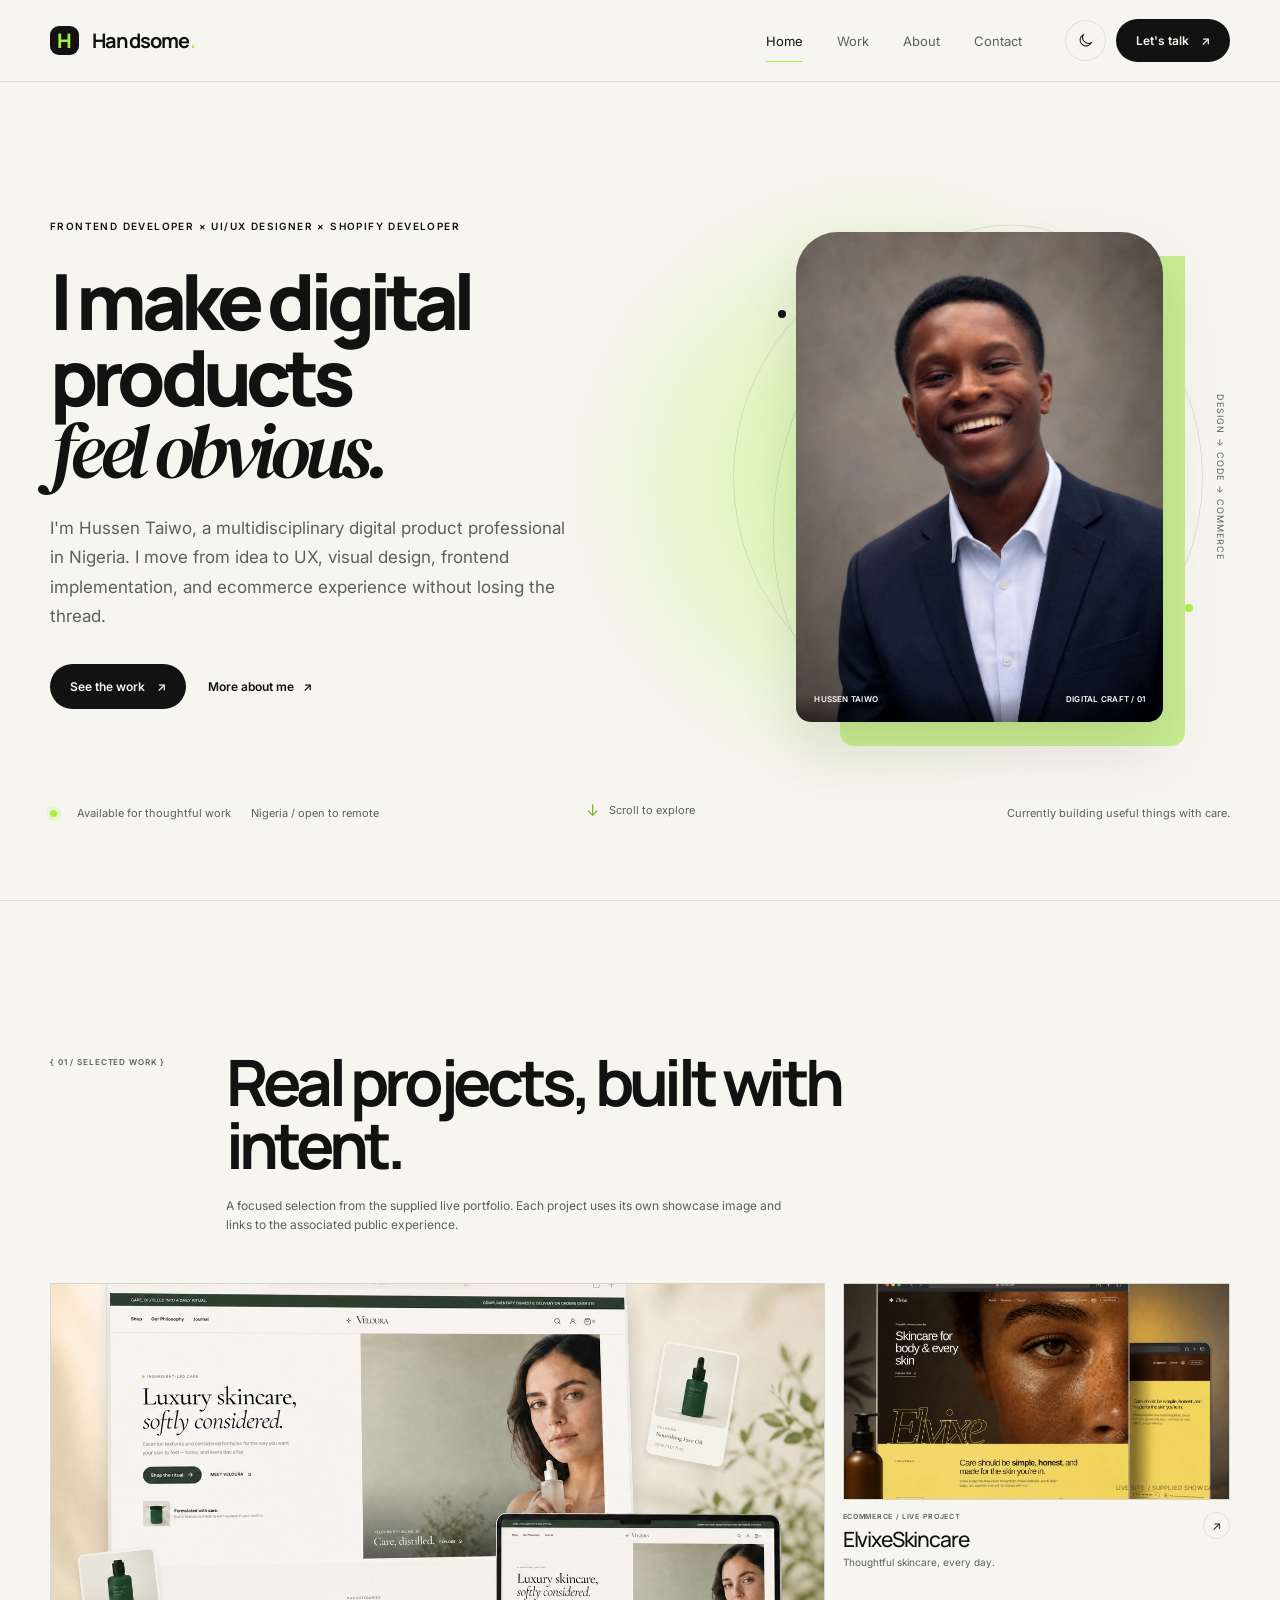
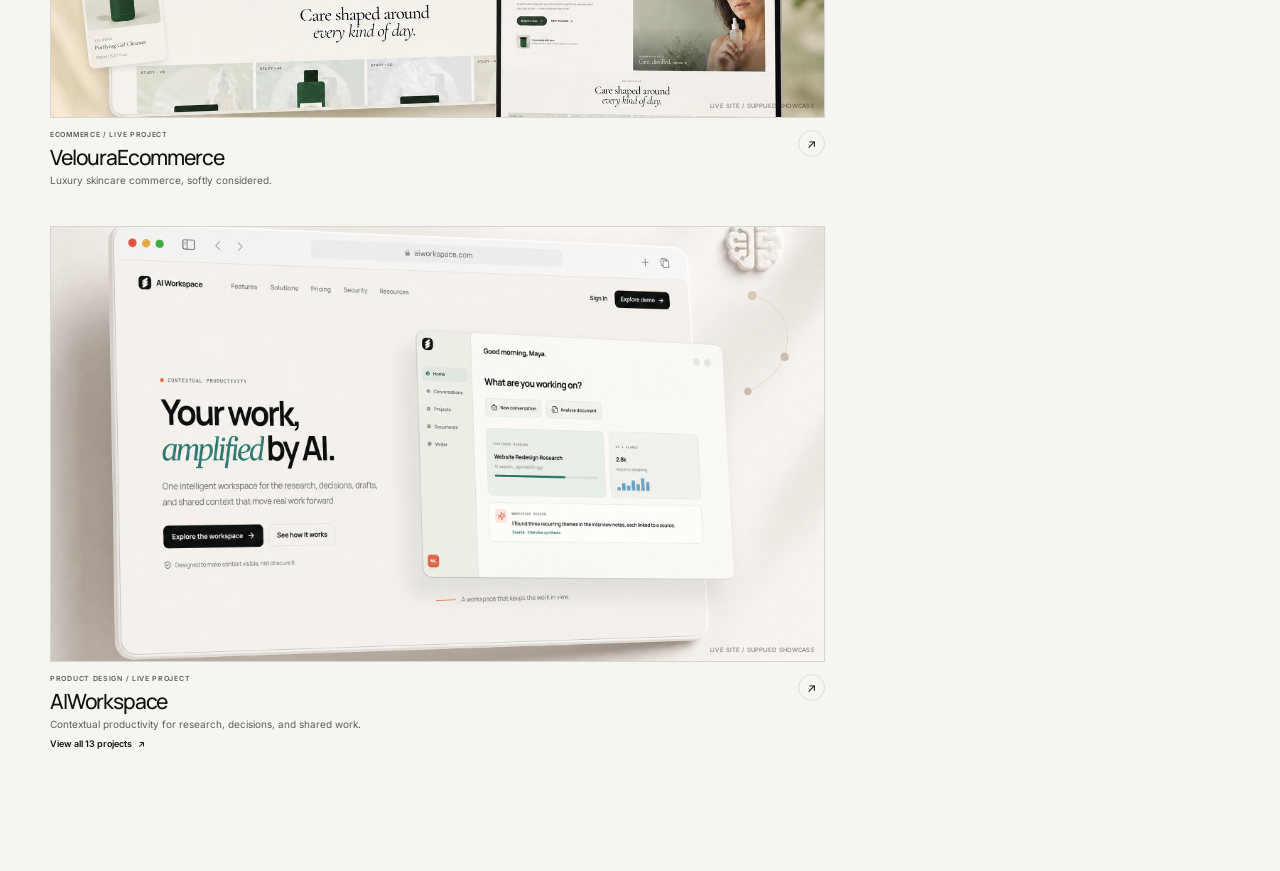
==== index.html @ ae91650b "Created Nav Hero Work" ====
<!doctype html>
<html lang="en" data-theme="light">
  <head>
    <meta charset="UTF-8" />

    <meta name="viewport" content="width=device-width, initial-scale=1.0" />

    <meta
      name="description"
      content="Hussen Taiwo — UI/UX Designer, Frontend Developer and Shopify Developer."
    />

    <meta name="theme-color" content="#f7f5ef" />

    <title>Handsome. — Hussen Taiwo</title>

    <!-- Google Fonts -->
    <link rel="preconnect" href="https://fonts.googleapis.com" />
    <link rel="preconnect" href="https://fonts.gstatic.com" crossorigin />

    <link
      href="https://fonts.googleapis.com/css2?family=DM+Serif+Display:ital@0;1&family=Inter:wght@400;500;600&family=Manrope:wght@400;500;600;700;800&display=swap"
      rel="stylesheet"
    />

    <link rel="stylesheet" href="css/style.css" />
    <script src="js/script.js" defer></script>
  </head>

  <body>
    <!-- Accessibility -->
    <a class="skip-link" href="#main-content"> Skip to content </a>

    <!-- =========================
       HEADER
  ========================== -->
    <header class="site-header">
      <div class="container nav-shell">
        <!-- Logo -->
        <a class="brand" href="/" aria-label="Handsome. home">
          <span class="brand-mark" aria-hidden="true"> H </span>

          <span class="brand-name"> Handsome<span>.</span> </span>
        </a>

        <!-- Desktop Navigation -->
        <nav class="desktop-nav" aria-label="Primary navigation">
          <a class="nav-link is-active" href="/"> Home </a>

          <a class="nav-link" href="/work.html"> Work </a>

          <a class="nav-link" href="/about.html"> About </a>

          <a class="nav-link" href="/contact.html"> Contact </a>
        </nav>

        <!-- Header Actions -->
        <div class="nav-actions">
          <!-- Theme Toggle -->
          <button
            class="theme-toggle"
            type="button"
            aria-label="Switch to dark mode"
            aria-pressed="false"
          >
            <!-- Moon -->
            <svg
              class="theme-icon theme-icon-moon"
              viewBox="0 0 24 24"
              aria-hidden="true"
            >
              <path
                d="M20.2 15.1A8.4 8.4 0 0 1 8.9 3.8a8.4 8.4 0 1 0 11.3 11.3Z"
              />
            </svg>

            <!-- Sun -->
            <svg
              class="theme-icon theme-icon-sun"
              viewBox="0 0 24 24"
              aria-hidden="true"
            >
              <circle cx="12" cy="12" r="3.2" />
              <path
                d="M12 2v2.1M12 19.9V22M4.93 4.93l1.49 1.49M17.58 17.58l1.49 1.49M2 12h2.1M19.9 12H22M4.93 19.07l1.49-1.49M17.58 6.42l1.49-1.49"
              />
            </svg>
          </button>

          <!-- Let's Talk -->
          <a class="talk-button" href="/contact.html">
            <span>Let's talk</span>
            <span aria-hidden="true">↗</span>
          </a>

          <!-- Mobile Menu Button -->
          <button
            class="menu-toggle"
            type="button"
            aria-label="Open navigation menu"
            aria-expanded="false"
            aria-controls="mobile-menu"
          >
            <span></span>
            <span></span>
          </button>
        </div>
      </div>
    </header>

    <!-- =========================
       MOBILE MENU
  ========================== -->

    <div class="mobile-menu" id="mobile-menu" aria-hidden="true">
      <div class="mobile-menu-inner">
        <div class="mobile-menu-top">
          <span> FOLIO / NAVIGATION </span>

          <button
            class="menu-close"
            type="button"
            aria-label="Close navigation menu"
          >
            <svg viewBox="0 0 24 24" aria-hidden="true">
              <path d="M6 6l12 12M18 6 6 18" />
            </svg>
          </button>
        </div>

        <nav class="mobile-nav" aria-label="Mobile navigation">
          <a class="mobile-nav-link is-active" href="/">
            <span class="mobile-index">01</span>
            <span>Home</span>
          </a>

          <a class="mobile-nav-link" href="/work.html">
            <span class="mobile-index">02</span>
            <span>Work</span>
          </a>

          <a class="mobile-nav-link" href="/about.html">
            <span class="mobile-index">03</span>
            <span>About</span>
          </a>

          <a class="mobile-nav-link" href="/contact.html">
            <span class="mobile-index">04</span>
            <span>Contact</span>
          </a>
        </nav>

        <div class="mobile-menu-footer">
          <span>Nigeria</span>

          <a href="mailto:devhandsome10@gmail.com"> devhandsome10@gmail.com </a>
        </div>
      </div>
    </div>

    <!-- =========================
       MAIN
  ========================== -->

    <main id="main-content">
      <section class="hero" aria-labelledby="hero-title">
        <!-- Background Glow -->
        <div class="hero-glow" aria-hidden="true"></div>

        <div class="container hero-grid">
          <!-- =====================
             HERO COPY
        ====================== -->

          <div class="hero-copy">
            <p class="eyebrow">
              FRONTEND DEVELOPER × UI/UX DESIGNER × SHOPIFY DEVELOPER
            </p>

            <h1 id="hero-title">
              I make digital
              <br />

              products
              <br />

              <em>feel obvious.</em>
            </h1>

            <p class="hero-description">
              I'm Hussen Taiwo, a multidisciplinary digital product professional
              in Nigeria. I move from idea to UX, visual design, frontend
              implementation, and ecommerce experience without losing the
              thread.
            </p>

            <div class="hero-actions">
              <a class="primary-button" href="/work.html">
                <span>See the work</span>
                <span aria-hidden="true">↗</span>
              </a>

              <a class="text-link" href="/about.html">
                <span>More about me</span>
                <span aria-hidden="true">↗</span>
              </a>
            </div>
          </div>

          <!-- =====================
             HERO VISUAL
        ====================== -->

          <div class="hero-visual" aria-label="Portrait of Hussen Taiwo">
            <!-- Orbit -->
            <div class="orbit orbit-one" aria-hidden="true"></div>

            <div class="orbit orbit-two" aria-hidden="true"></div>

            <!-- Orbit dots -->
            <span class="orbit-dot orbit-dot-one" aria-hidden="true"></span>

            <span class="orbit-dot orbit-dot-two" aria-hidden="true"></span>

            <!-- Portrait Card -->
            <div class="hero-card">
              <div class="hero-card-image">
                <img
                  src="assets/images/hussen-portrait.png"
                  alt="Hussen Taiwo wearing a dark suit and white shirt"
                />

                <div class="hero-card-meta">
                  <span> HUSSEN TAIWO </span>

                  <span> DIGITAL CRAFT / 01 </span>
                </div>
              </div>

              <!-- Green offset card -->
              <div class="hero-card-offset" aria-hidden="true"></div>
            </div>

            <!-- Vertical text -->
            <p class="visual-label" aria-hidden="true">
              DESIGN → CODE → COMMERCE
            </p>
          </div>
        </div>

        <!-- =====================
           HERO FOOTER
      ====================== -->

        <div class="container hero-bottom">
          <div class="availability">
            <span class="availability-dot" aria-hidden="true"></span>

            <span> Available for thoughtful work </span>

            <span> Nigeria / open to remote </span>
          </div>

          <p class="scroll-cue">
            <span aria-hidden="true"> ↓ </span>

            <span> Scroll to explore </span>
          </p>

          <p class="hero-note">Currently building useful things with care.</p>
        </div>
      </section>
      <!-- =========================================
     WORK SECTION
========================================= -->

      <section class="work-section" id="work" aria-labelledby="work-title">
        <div class="container work-container">
          <!-- Section introduction -->
          <div class="work-intro work-reveal">
            <p class="section-index">{ 01 / SELECTED WORK }</p>

            <div class="work-intro-content">
              <h2 id="work-title">
                Real projects, built with
                <br />
                intent.
              </h2>

              <p class="work-intro-description">
                A focused selection from the supplied live portfolio. Each
                project uses its own showcase image and links to the associated
                public experience.
              </p>
            </div>
          </div>

          <!-- Project grid -->
          <div class="work-grid">
            <!-- =========================
           VELOURA
      ========================== -->

            <article class="project-card project-card-large work-reveal">
              <a
                class="project-image-link"
                href="https://velourashop-4QQ7WTS.manus.space/"
                target="_blank"
                rel="noopener noreferrer"
                aria-label="View VelouraEcommerce project"
              >
                <div class="project-image">
                  <img
                    src="assets/images/portfolio_2_veloura_nobadge.png"
                    alt="VelouraEcommerce luxury skincare ecommerce website"
                    loading="lazy"
                  />

                  <span class="project-image-note">
                    LIVE SITE / SUPPLIED SHOWCASE
                  </span>
                </div>
              </a>

              <div class="project-info">
                <div class="project-copy">
                  <p class="project-category">ECOMMERCE / LIVE PROJECT</p>

                  <h3>VelouraEcommerce</h3>

                  <p class="project-description">
                    Luxury skincare commerce, softly considered.
                  </p>
                </div>

                <a
                  class="project-arrow"
                  href="https://velourashop-4QQ7WTS.manus.space/"
                  target="_blank"
                  rel="noopener noreferrer"
                  aria-label="Open VelouraEcommerce"
                >
                  <span aria-hidden="true">↗</span>
                </a>
              </div>
            </article>

            <!-- =========================
           ELVIXE
      ========================== -->

            <article class="project-card project-card-small work-reveal">
              <a
                class="project-image-link"
                href="https://elvixesk-in-hyfdqpxh.manus.space/"
                target="_blank"
                rel="noopener noreferrer"
                aria-label="View ElvixeSkincare project"
              >
                <div class="project-image">
                  <img
                    src="assets/images/portfolio_3_elvixe_nobadge.png"
                    alt="ElvixeSkincare ecommerce website"
                    loading="lazy"
                  />

                  <span class="project-image-note">
                    LIVE SITE / SUPPLIED SHOWCASE
                  </span>
                </div>
              </a>

              <div class="project-info">
                <div class="project-copy">
                  <p class="project-category">ECOMMERCE / LIVE PROJECT</p>

                  <h3>ElvixeSkincare</h3>

                  <p class="project-description">
                    Thoughtful skincare, every day.
                  </p>
                </div>

                <a
                  class="project-arrow"
                  href="https://elvixesk-in-hyfdqpxh.manus.space/"
                  target="_blank"
                  rel="noopener noreferrer"
                  aria-label="Open ElvixeSkincare"
                >
                  <span aria-hidden="true">↗</span>
                </a>
              </div>
            </article>

            <!-- =========================
           AI WORKSPACE
      ========================== -->

            <article
              class="project-card project-card-large project-card-ai work-reveal"
            >
              <a
                class="project-image-link"
                href="https://aiworkspa-nzdo48cx.manus.space/"
                target="_blank"
                rel="noopener noreferrer"
                aria-label="View AIWorkspace project"
              >
                <div class="project-image">
                  <img
                    src="assets/images/portfolio_4_aiworkspace.png"
                    alt="AIWorkspace productivity SaaS interface"
                    loading="lazy"
                  />

                  <span class="project-image-note">
                    LIVE SITE / SUPPLIED SHOWCASE
                  </span>
                </div>
              </a>

              <div class="project-info">
                <div class="project-copy">
                  <p class="project-category">PRODUCT DESIGN / LIVE PROJECT</p>

                  <h3>AIWorkspace</h3>

                  <p class="project-description">
                    Contextual productivity for research, decisions, and shared
                    work.
                  </p>

                  <a class="view-all-projects" href="/work.html">
                    <span>View all 13 projects</span>
                    <span aria-hidden="true">↗</span>
                  </a>
                </div>

                <a
                  class="project-arrow"
                  href="https://aiworkspa-nzdo48cx.manus.space/"
                  target="_blank"
                  rel="noopener noreferrer"
                  aria-label="Open AIWorkspace"
                >
                  <span aria-hidden="true">↗</span>
                </a>
              </div>
            </article>
          </div>
        </div>
      </section>
    </main>
  </body>
</html>
---- css/style.css ----
/* =========================================
   ROOT / DESIGN TOKENS
========================================= */

:root {
  --bg: #f7f5ef;
  --surface: #f7f5ef;

  --text: #111211;
  --muted: #59605e;

  --line: rgba(17, 18, 17, 0.1);

  --lime: #a8ee3f;
  --lime-deep: #7db42e;

  --green-glow: rgba(190, 246, 112, 0.64);

  --card-offset: #c8ed91;

  --button-text: #f7f5ef;

  --header-height: 82px;

  --container-width: 1180px;

  --ease: cubic-bezier(0.22, 0.61, 0.36, 1);
}

/* =========================================
   DARK THEME
========================================= */

html[data-theme="dark"] {
  --bg: #111312;
  --surface: #111312;

  --text: #f7f5ef;
  --muted: #b8beb8;

  --line: rgba(247, 245, 239, 0.12);

  --lime: #b4ef43;
  --lime-deep: #75963d;

  --green-glow: rgba(102, 143, 42, 0.52);

  --card-offset: #587a2c;

  --button-text: #111312;
}

/* =========================================
   RESET
========================================= */

*,
*::before,
*::after {
  box-sizing: border-box;
}

html {
  scroll-behavior: smooth;
  background: var(--bg);
}

body {
  margin: 0;

  min-width: 320px;

  background: var(--bg);

  color: var(--text);

  font-family: "Inter", sans-serif;

  text-rendering: optimizeLegibility;

  -webkit-font-smoothing: antialiased;

  transition:
    background-color 0.35s ease,
    color 0.35s ease;
}

body.menu-open {
  overflow: hidden;
}

a,
button {
  -webkit-tap-highlight-color: transparent;
}

a {
  color: inherit;
  text-decoration: none;
}

button {
  border: 0;
  font: inherit;
  color: inherit;
}

button:focus-visible,
a:focus-visible {
  outline: 2px solid var(--lime);

  outline-offset: 4px;
}

img {
  display: block;

  max-width: 100%;
}

/* =========================================
   CONTAINER
========================================= */

.container {
  width: min(calc(100% - 48px), var(--container-width));

  margin-inline: auto;
}

/* =========================================
   SKIP LINK
========================================= */

.skip-link {
  position: fixed;

  z-index: 1000;

  top: 12px;
  left: 12px;

  padding: 10px 14px;

  border-radius: 999px;

  background: var(--text);

  color: var(--bg);

  transform: translateY(-160%);

  transition: transform 0.2s ease;
}

.skip-link:focus {
  transform: translateY(0);
}

/* =========================================
   HEADER
========================================= */

.site-header {
  position: relative;

  z-index: 50;

  height: var(--header-height);

  border-bottom: 1px solid var(--line);

  background: var(--bg);

  transition:
    background-color 0.35s ease,
    border-color 0.35s ease;
}

.nav-shell {
  height: 100%;

  display: flex;

  align-items: center;

  justify-content: space-between;
}

/* =========================================
   BRAND
========================================= */

.brand {
  display: inline-flex;

  align-items: center;

  gap: 13px;

  font-family: "Manrope", sans-serif;

  font-size: 20px;

  font-weight: 700;

  letter-spacing: -0.04em;
}

.brand-mark {
  width: 29px;
  height: 29px;

  display: grid;

  place-items: center;

  border-radius: 9px;

  background: var(--text);

  color: var(--lime);

  font-size: 20px;

  font-weight: 800;

  line-height: 1;

  transition:
    background-color 0.35s ease,
    color 0.35s ease;
}

.brand-name span {
  color: var(--lime);
}

/* =========================================
   DESKTOP NAV
========================================= */

.desktop-nav {
  display: flex;

  align-items: center;

  gap: 34px;

  margin-left: auto;

  margin-right: 43px;

  height: 100%;
}

.nav-link {
  position: relative;

  display: inline-flex;

  align-items: center;

  height: 100%;

  color: var(--muted);

  font-size: 13px;

  transition: color 0.2s ease;
}

.nav-link::after {
  content: "";

  position: absolute;

  right: 0;

  bottom: 19px;

  left: 0;

  height: 1.5px;

  background: var(--lime);

  transform: scaleX(0);

  transform-origin: right center;

  transition: transform 0.35s var(--ease);
}

.nav-link:hover,
.nav-link:focus-visible,
.nav-link.is-active {
  color: var(--text);
}

.nav-link.is-active::after,
.nav-link:hover::after,
.nav-link:focus-visible::after {
  transform: scaleX(1);

  transform-origin: left center;
}

/* =========================================
   NAV ACTIONS
========================================= */

.nav-actions {
  display: flex;

  align-items: center;

  gap: 10px;
}

/* =========================================
   THEME TOGGLE
========================================= */

.theme-toggle {
  width: 41px;
  height: 41px;

  display: grid;

  place-items: center;

  border: 1px solid var(--line);

  border-radius: 50%;

  background: transparent;

  cursor: pointer;

  transition:
    border-color 0.2s ease,
    background-color 0.2s ease,
    transform 0.2s ease;
}

.theme-toggle:hover {
  border-color: var(--lime);

  transform: rotate(12deg);
}

.theme-icon {
  width: 17px;
  height: 17px;

  fill: none;

  stroke: currentColor;

  stroke-width: 1.5;
}

.theme-icon-sun {
  display: none;
}

html[data-theme="dark"] .theme-icon-moon {
  display: none;
}

html[data-theme="dark"] .theme-icon-sun {
  display: block;
}

/* =========================================
   TALK BUTTON
========================================= */

.talk-button,
.primary-button {
  display: inline-flex;

  align-items: center;

  justify-content: center;

  gap: 12px;

  border-radius: 999px;

  background: var(--text);

  color: var(--button-text);

  font-size: 12px;

  font-weight: 600;

  transition:
    background-color 0.25s ease,
    color 0.25s ease,
    transform 0.25s ease;
}

.talk-button {
  min-height: 43px;

  padding: 0 20px;
}

.talk-button:hover,
.primary-button:hover {
  background: var(--lime);

  color: #111211;

  transform: translateY(-1px);
}

/* =========================================
   MOBILE MENU BUTTON
========================================= */

.menu-toggle {
  display: none;
}

/* =========================================
   HERO
========================================= */

.hero {
  position: relative;

  min-height: calc(100svh - var(--header-height));

  overflow: hidden;
}

.hero-glow {
  position: absolute;

  z-index: 0;

  width: 620px;
  height: 620px;

  top: 90px;

  right: 7%;

  border-radius: 50%;

  background: radial-gradient(
    circle,
    var(--green-glow) 0%,
    rgba(190, 246, 112, 0) 70%
  );

  filter: blur(16px);

  pointer-events: none;
}

/* =========================================
   HERO GRID
========================================= */

.hero-grid {
  position: relative;

  z-index: 1;

  min-height: calc(100svh - var(--header-height) - 100px);

  display: grid;

  grid-template-columns:
    minmax(0, 1.08fr)
    minmax(410px, 0.92fr);

  align-items: center;

  column-gap: 40px;

  padding-top: 72px;
}

/* =========================================
   HERO COPY
========================================= */

.hero-copy {
  padding-bottom: 25px;

  animation: hero-copy-in 0.9s var(--ease) both;
}

.eyebrow {
  margin: 0 0 29px;

  color: var(--text);

  font-family: "Inter", sans-serif;

  font-size: 10px;

  font-weight: 600;

  letter-spacing: 0.14em;

  line-height: 1.3;

  text-transform: uppercase;
}

.hero h1 {
  max-width: 650px;

  margin: 0;

  font-family: "Manrope", sans-serif;

  font-size: clamp(70px, 6.05vw, 91px);

  font-weight: 800;

  letter-spacing: -0.075em;

  line-height: 0.985;
}

.hero h1 em {
  display: block;

  font-family: "DM Serif Display", serif;

  font-size: 0.99em;

  font-style: italic;

  font-weight: 400;

  letter-spacing: -0.075em;

  line-height: 0.91;

  margin-top: 2px;
}

.hero-description {
  max-width: 520px;

  margin: 28px 0 0;

  color: var(--muted);

  font-size: 17px;

  line-height: 1.72;
}

/* =========================================
   HERO BUTTONS
========================================= */

.hero-actions {
  display: flex;

  align-items: center;

  gap: 22px;

  margin-top: 33px;
}

.primary-button {
  min-height: 45px;

  padding: 0 20px;
}

.text-link {
  display: inline-flex;

  align-items: center;

  gap: 9px;

  font-size: 12px;

  font-weight: 600;

  transition:
    color 0.2s ease,
    transform 0.2s ease;
}

.text-link:hover {
  color: var(--lime-deep);

  transform: translateX(2px);
}

/* =========================================
   HERO VISUAL
========================================= */

.hero-visual {
  position: relative;

  min-height: 570px;

  display: grid;

  place-items: center;

  animation: hero-visual-in 1s 0.08s var(--ease) both;
}

/* =========================================
   PORTRAIT CARD
========================================= */

.hero-card {
  position: relative;

  z-index: 2;

  width: min(100%, 367px);

  margin-left: 24px;
}

.hero-card-image {
  position: relative;

  z-index: 2;

  overflow: hidden;

  aspect-ratio: 367 / 490;

  border-radius: 42px 42px 15px 15px;

  background: #c5bdb5;

  box-shadow: 0 28px 60px rgba(17, 18, 17, 0.1);
}

.hero-card-image img {
  width: 100%;
  height: 100%;

  object-fit: cover;

  object-position: center top;
}

.hero-card-meta {
  position: absolute;

  right: 0;
  bottom: 0;
  left: 0;

  display: flex;

  justify-content: space-between;

  align-items: center;

  padding: 0 18px 18px;

  color: #fff;

  font-family: "Inter", sans-serif;

  font-size: 8px;

  font-weight: 600;

  letter-spacing: 0.03em;

  background: linear-gradient(to top, rgba(0, 0, 0, 0.48), transparent);
}

.hero-card-offset {
  position: absolute;

  z-index: -1;

  right: -22px;

  bottom: -24px;

  width: calc(100% - 22px);

  height: 100%;

  border-radius: 0 0 14px 14px;

  background: var(--card-offset);
}

/* =========================================
   ORBITS
========================================= */

.orbit {
  position: absolute;

  z-index: 0;

  border: 1px solid var(--line);

  border-radius: 50%;

  pointer-events: none;
}

.orbit-one {
  width: 470px;
  height: 470px;
}

.orbit-two {
  width: 370px;
  height: 520px;

  transform: rotate(20deg);
}

.orbit-dot {
  position: absolute;

  z-index: 3;

  width: 8px;
  height: 8px;

  border-radius: 50%;

  background: var(--lime);
}

.orbit-dot-one {
  top: 118px;

  left: calc(50% - 190px);

  background: var(--text);
}

.orbit-dot-two {
  right: calc(50% - 225px);

  bottom: 150px;
}

/* =========================================
   VERTICAL LABEL
========================================= */

.visual-label {
  position: absolute;

  z-index: 4;

  top: 50%;

  right: 4px;

  margin: 0;

  color: var(--muted);

  font-family: "Inter", sans-serif;

  font-size: 9px;

  letter-spacing: 0.11em;

  writing-mode: vertical-rl;

  text-transform: uppercase;

  transform: translateY(-50%);
}

/* =========================================
   HERO BOTTOM
========================================= */

.hero-bottom {
  position: relative;

  z-index: 2;

  display: grid;

  grid-template-columns:
    1fr
    auto
    1fr;

  align-items: end;

  gap: 24px;

  padding-bottom: 31px;

  color: var(--muted);

  font-size: 11px;
}

.availability {
  display: flex;

  align-items: center;

  gap: 20px;
}

.availability-dot {
  position: relative;

  width: 7px;
  height: 7px;

  border-radius: 50%;

  background: var(--lime);

  box-shadow: 0 0 0 4px rgba(168, 238, 63, 0.16);
}

.scroll-cue {
  display: flex;

  align-items: center;

  gap: 10px;

  margin: 0;
}

.scroll-cue span:first-child {
  color: var(--lime-deep);

  font-size: 16px;
}

.hero-note {
  margin: 0;

  justify-self: end;
}

/* =========================================
   MOBILE MENU
========================================= */

.mobile-menu {
  position: fixed;

  inset: 0;

  z-index: 100;

  display: none;

  background: #111312;

  color: #f7f5ef;

  opacity: 0;

  pointer-events: none;

  transform: translateY(-12px);

  transition:
    opacity 0.35s ease,
    transform 0.35s var(--ease);
}

/*
  Light homepage
  → dark menu
*/

html[data-theme="light"] .mobile-menu {
  background: #111312;

  color: #f7f5ef;
}

/*
  Dark homepage
  → light menu
*/

html[data-theme="dark"] .mobile-menu {
  background: #f7f5ef;

  color: #111312;
}

.mobile-menu.is-open {
  opacity: 1;

  pointer-events: auto;

  transform: translateY(0);
}

.mobile-menu-inner {
  min-height: 100%;

  padding: 22px 14px 18px;

  display: flex;

  flex-direction: column;
}

.mobile-menu-top {
  display: flex;

  justify-content: space-between;

  align-items: flex-start;

  font-family: "Inter", sans-serif;

  font-size: 7px;

  letter-spacing: 0.11em;
}

.menu-close {
  width: 26px;
  height: 26px;

  display: grid;

  place-items: center;

  border: 1px solid currentColor;

  border-radius: 50%;

  background: transparent;

  cursor: pointer;
}

.menu-close svg {
  width: 12px;
  height: 12px;

  fill: none;

  stroke: currentColor;

  stroke-width: 1.4;
}

.mobile-nav {
  margin-top: clamp(125px, 25vh, 190px);
}

.mobile-nav-link {
  display: grid;

  grid-template-columns:
    24px
    1fr;

  align-items: baseline;

  gap: 0;

  padding: 8px 0 9px;

  border-bottom: 1px solid rgba(247, 245, 239, 0.13);

  font-family: "Manrope", sans-serif;

  font-size: clamp(36px, 10vw, 51px);

  font-weight: 600;

  letter-spacing: -0.065em;

  line-height: 1;
}

html[data-theme="dark"] .mobile-nav-link {
  border-color: rgba(17, 18, 17, 0.12);
}

.mobile-nav-link.is-active {
  color: var(--lime);
}

.mobile-index {
  align-self: center;

  font-family: "Inter", sans-serif;

  font-size: 7px;

  font-weight: 500;

  color: var(--lime);
}

.mobile-menu-footer {
  margin-top: auto;

  display: flex;

  justify-content: space-between;

  font-family: "Inter", sans-serif;

  font-size: 7px;
}

/* =========================================
   HERO ANIMATION
========================================= */

@keyframes hero-copy-in {
  from {
    opacity: 0;

    transform: translateY(26px);
  }

  to {
    opacity: 1;

    transform: translateY(0);
  }
}

@keyframes hero-visual-in {
  from {
    opacity: 0;

    transform: translateY(32px);
  }

  to {
    opacity: 1;

    transform: translateY(0);
  }
}

/* =========================================
   REDUCED MOTION
========================================= */

@media (prefers-reduced-motion: reduce) {
  html {
    scroll-behavior: auto;
  }

  *,
  *::before,
  *::after {
    animation-duration: 0.01ms !important;

    animation-iteration-count: 1 !important;

    transition-duration: 0.01ms !important;
  }
}

/* =========================================
   TABLET
========================================= */

@media (max-width: 1020px) {
  :root {
    --header-height: 74px;
  }

  .container {
    width: min(calc(100% - 40px), var(--container-width));
  }

  .desktop-nav {
    gap: 24px;

    margin-right: 25px;
  }

  .hero-grid {
    grid-template-columns:
      minmax(0, 1fr)
      minmax(350px, 0.8fr);

    column-gap: 15px;

    padding-top: 48px;
  }

  .hero h1 {
    font-size: clamp(58px, 7.2vw, 74px);
  }

  .hero-description {
    font-size: 15px;

    max-width: 475px;
  }

  .hero-visual {
    min-height: 510px;
  }

  .hero-card {
    width: min(100%, 330px);
  }

  .orbit-one {
    width: 410px;
    height: 410px;
  }

  .orbit-two {
    width: 330px;
    height: 450px;
  }
}

/* =========================================
   MOBILE
========================================= */

@media (max-width: 760px) {
  :root {
    --header-height: 66px;
  }

  .container {
    width: min(calc(100% - 20px), 540px);
  }

  .site-header {
    height: var(--header-height);
  }

  .brand {
    gap: 8px;

    font-size: 14px;
  }

  .brand-mark {
    width: 22px;
    height: 22px;

    border-radius: 6px;

    font-size: 15px;
  }

  .desktop-nav,
  .theme-toggle,
  .talk-button {
    display: none;
  }

  /* Hamburger */

  .menu-toggle {
    display: flex;
    flex-direction: column;
    align-items: center;
    justify-content: center;
    gap: 3px;

    width: 41px;
    height: 41px;

    padding: 0;

    border: 1px solid var(--line);
    border-radius: 50%;

    background: transparent;
    cursor: pointer;
  }

  .menu-toggle span {
    display: block;

    width: 11px;
    height: 1px;

    flex: 0 0 1px;

    background: currentColor;
  }

  /* HERO */

  .hero {
    min-height: auto;

    overflow: clip;
  }

  .hero-glow {
    width: 330px;
    height: 330px;

    top: 25px;

    right: -35px;

    filter: blur(10px);
  }

  .hero-grid {
    min-height: auto;

    display: flex;

    flex-direction: column;

    align-items: stretch;

    padding-top: 0;
  }

  /*
    IMPORTANT:
    Portrait appears BEFORE
    hero text on mobile.
  */

  .hero-visual {
    order: 1;

    min-height: 330px;

    margin-top: 20px;

    margin-bottom: 20px;
  }

  .hero-copy {
    order: 2;

    padding-bottom: 0;
  }

  /* Portrait */

  .hero-card {
    width: min(67vw, 220px);

    margin-left: 0;
  }

  .hero-card-image {
    border-radius: 28px 28px 9px 9px;
  }

  .hero-card-meta {
    padding: 0 9px 10px;

    font-size: 5px;
  }

  .hero-card-offset {
    right: -9px;

    bottom: -12px;

    width: calc(100% - 9px);

    border-radius: 0 0 8px 8px;
  }

  /* Orbits */

  .orbit-one {
    width: 270px;
    height: 270px;
  }

  .orbit-two {
    width: 220px;
    height: 310px;
  }

  .orbit-dot {
    width: 5px;
    height: 5px;
  }

  .orbit-dot-one {
    top: 69px;

    left: calc(50% - 112px);
  }

  .orbit-dot-two {
    right: calc(50% - 128px);

    bottom: 81px;
  }

  .visual-label {
    right: 5px;

    font-size: 5px;
  }

  /* Typography */

  .eyebrow {
    margin-bottom: 14px;

    font-size: 6.5px;

    letter-spacing: 0.12em;

    line-height: 1.25;
  }

  .hero h1 {
    max-width: 100%;

    font-size: clamp(42px, 12.5vw, 68px);

    letter-spacing: -0.078em;

    line-height: 0.93;
  }

  .hero h1 em {
    line-height: 0.89;
  }

  .hero-description {
    max-width: 430px;

    margin-top: 17px;

    font-size: 9px;

    line-height: 1.48;
  }

  /* Hero buttons */

  .hero-actions {
    gap: 15px;

    margin-top: 17px;
  }

  .primary-button {
    min-height: 29px;

    padding: 0 12px;

    gap: 8px;

    font-size: 7px;
  }

  .text-link {
    gap: 6px;

    font-size: 7px;
  }

  /* Bottom */

  .hero-bottom {
    display: grid;

    grid-template-columns:
      1fr
      1fr;

    align-items: center;

    gap: 10px;

    padding-top: 38px;

    padding-bottom: 15px;

    font-size: 6.5px;
  }

  .availability {
    grid-column: 1 / -1;

    gap: 12px;
  }

  .availability-dot {
    width: 5px;
    height: 5px;

    box-shadow: 0 0 0 3px rgba(168, 238, 63, 0.16);
  }

  .scroll-cue {
    gap: 5px;
  }

  .scroll-cue span:first-child {
    font-size: 10px;
  }

  .hero-note {
    display: none;
  }

  /* Mobile menu becomes available */

  .mobile-menu {
    display: block;
  }
}

/* =========================================
   VERY SMALL MOBILE
========================================= */

@media (max-width: 380px) {
  .hero-visual {
    min-height: 305px;
  }

  .hero-card {
    width: 62vw;
  }

  .hero h1 {
    font-size: 42px;
  }
}

/* =========================================
   WORK SECTION
========================================= */

.work-section {
  position: relative;

  padding: 150px 0 120px;

  background: var(--bg);

  color: var(--text);

  border-top: 1px solid var(--line);
}

/* =========================================
   WORK CONTAINER
========================================= */

.work-container {
  position: relative;
}

/* =========================================
   WORK INTRO
========================================= */

.work-intro {
  display: grid;

  grid-template-columns:
    150px
    minmax(0, 1fr);

  column-gap: 26px;

  margin-bottom: 48px;
}

.section-index {
  margin: 6px 0 0;

  color: var(--muted);

  font-family: "Inter", sans-serif;

  font-size: 8px;

  font-weight: 600;

  letter-spacing: 0.11em;

  line-height: 1.3;

  text-transform: uppercase;
}

.work-intro-content {
  max-width: 760px;
}

.work-intro-content h2 {
  max-width: 650px;

  margin: 0;

  font-family: "Manrope", sans-serif;

  font-size: clamp(52px, 5vw, 70px);

  font-weight: 700;

  letter-spacing: -0.075em;

  line-height: 0.98;
}

.work-intro-description {
  max-width: 580px;

  margin: 21px 0 0;

  color: var(--muted);

  font-family: "Inter", sans-serif;

  font-size: 12px;

  line-height: 1.55;
}

/* =========================================
   PROJECT GRID
========================================= */

.work-grid {
  display: grid;

  grid-template-columns:
    minmax(0, 2fr)
    minmax(0, 1fr);

  column-gap: 18px;

  row-gap: 39px;
}

/* =========================================
   PROJECT CARD
========================================= */

.project-card {
  min-width: 0;
}

.project-card-large {
  grid-column: 1;
}

.project-card-small {
  grid-column: 2;
}

.project-card-ai {
  grid-column: 1;
}

/* =========================================
   PROJECT IMAGE
========================================= */

.project-image-link {
  display: block;
}

.project-image {
  position: relative;

  overflow: hidden;

  width: 100%;

  aspect-ratio: 1.78 / 1;

  border: 1px solid var(--line);

  background: rgba(127, 127, 127, 0.08);
}

.project-image img {
  width: 100%;
  height: 100%;

  object-fit: cover;

  transition: transform 0.7s var(--ease);
}

.project-image-link:hover .project-image img {
  transform: scale(1.025);
}

.project-image-note {
  position: absolute;

  right: 9px;

  bottom: 8px;

  color: rgba(17, 18, 17, 0.48);

  font-family: "Inter", sans-serif;

  font-size: 6px;

  font-weight: 500;

  letter-spacing: 0.02em;
}

html[data-theme="dark"] .project-image-note {
  color: rgba(247, 245, 239, 0.46);
}

/* =========================================
   PROJECT INFO
========================================= */

.project-info {
  display: flex;

  align-items: flex-start;

  justify-content: space-between;

  gap: 20px;

  padding-top: 12px;
}

.project-copy {
  min-width: 0;
}

.project-category {
  margin: 0 0 7px;

  color: var(--muted);

  font-family: "Inter", sans-serif;

  font-size: 7px;

  font-weight: 600;

  letter-spacing: 0.1em;

  line-height: 1.3;

  text-transform: uppercase;
}

.project-copy h3 {
  margin: 0;

  font-family: "Manrope", sans-serif;

  font-size: 21px;

  font-weight: 500;

  letter-spacing: -0.055em;

  line-height: 1.05;
}

.project-description {
  margin: 5px 0 0;

  color: var(--muted);

  font-family: "Inter", sans-serif;

  font-size: 10px;

  line-height: 1.45;
}

/* =========================================
   PROJECT ARROW
========================================= */

.project-arrow {
  flex: 0 0 27px;

  width: 27px;
  height: 27px;

  display: grid;

  place-items: center;

  border: 1px solid var(--line);

  border-radius: 50%;

  color: var(--text);

  font-family: "Inter", sans-serif;

  font-size: 12px;

  transition:
    background-color 0.25s ease,
    border-color 0.25s ease,
    color 0.25s ease,
    transform 0.25s ease;
}

.project-arrow:hover {
  border-color: var(--lime);

  background: var(--lime);

  color: #111211;

  transform: translate(2px, -2px);
}

/* =========================================
   VIEW ALL
========================================= */

.view-all-projects {
  display: inline-flex;

  align-items: center;

  gap: 6px;

  margin-top: 7px;

  color: var(--text);

  font-family: "Inter", sans-serif;

  font-size: 9px;

  font-weight: 600;

  transition:
    color 0.2s ease,
    transform 0.2s ease;
}

.view-all-projects:hover {
  color: var(--lime-deep);

  transform: translateX(2px);
}

/* =========================================
   WORK REVEAL
========================================= */

.work-reveal {
  opacity: 0;

  transform: translateY(28px);

  transition:
    opacity 0.75s var(--ease),
    transform 0.75s var(--ease);
}

.work-reveal.is-visible {
  opacity: 1;

  transform: translateY(0);
}

.work-grid .project-card:nth-child(2) {
  transition-delay: 0.08s;
}

.work-grid .project-card:nth-child(3) {
  transition-delay: 0.16s;
}

/* =========================================
   TABLET
========================================= */

@media (max-width: 1020px) {
  .work-section {
    padding: 120px 0 90px;
  }

  .work-intro {
    grid-template-columns:
      110px
      minmax(0, 1fr);

    column-gap: 18px;

    margin-bottom: 38px;
  }

  .work-intro-content h2 {
    font-size: clamp(42px, 6vw, 58px);
  }

  .work-grid {
    column-gap: 12px;

    row-gap: 30px;
  }

  .project-copy h3 {
    font-size: 17px;
  }
}

/* =========================================
   MOBILE
========================================= */

@media (max-width: 760px) {
  .work-section {
    padding: 86px 0 65px;
  }

  .work-intro {
    display: block;

    margin-bottom: 32px;
  }

  .section-index {
    margin: 0 0 13px;

    font-size: 6px;
  }

  .work-intro-content {
    max-width: 100%;
  }

  .work-intro-content h2 {
    max-width: 350px;

    font-size: clamp(39px, 11.5vw, 55px);

    letter-spacing: -0.075em;

    line-height: 0.94;
  }

  .work-intro-description {
    max-width: 370px;

    margin-top: 15px;

    font-size: 8px;

    line-height: 1.5;
  }

  /* Single column */

  .work-grid {
    display: flex;

    flex-direction: column;

    gap: 31px;
  }

  .project-card-large,
  .project-card-small,
  .project-card-ai {
    grid-column: auto;
  }

  .project-image {
    aspect-ratio: 1.52 / 1;
  }

  .project-image-note {
    right: 6px;

    bottom: 5px;

    font-size: 4.5px;
  }

  .project-info {
    padding-top: 9px;

    gap: 10px;
  }

  .project-category {
    margin-bottom: 5px;

    font-size: 5.5px;

    letter-spacing: 0.09em;
  }

  .project-copy h3 {
    font-size: 17px;

    letter-spacing: -0.06em;
  }

  .project-description {
    margin-top: 4px;

    font-size: 7px;
  }

  .project-arrow {
    flex-basis: 22px;

    width: 22px;
    height: 22px;

    font-size: 9px;
  }

  .view-all-projects {
    margin-top: 5px;

    font-size: 7px;
  }
}

/* =========================================
   SMALL MOBILE
========================================= */

@media (max-width: 380px) {
  .work-section {
    padding-top: 70px;
  }

  .work-intro-content h2 {
    font-size: 39px;
  }
}

/* =========================================
   REDUCED MOTION
========================================= */

@media (prefers-reduced-motion: reduce) {
  .work-reveal {
    opacity: 1;

    transform: none;

    transition: none;
  }

  .project-image img {
    transition: none;
  }
}
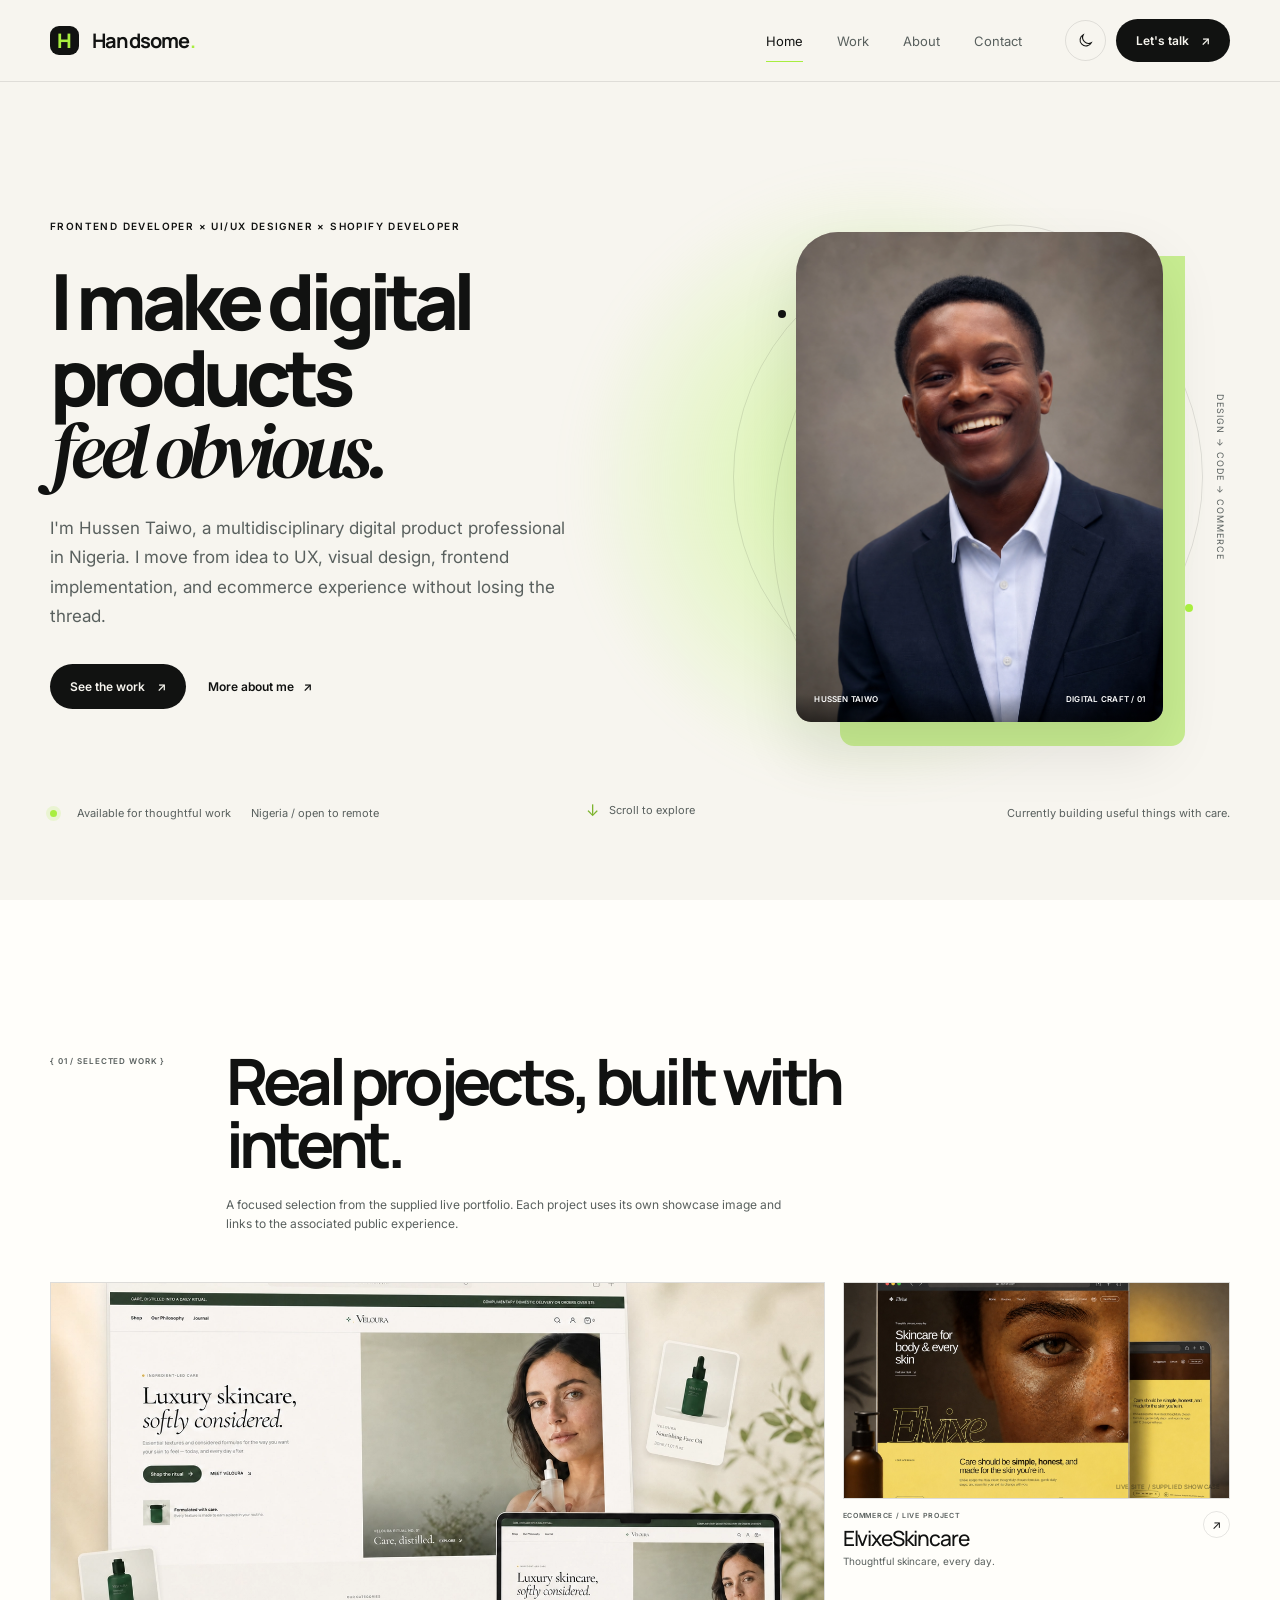
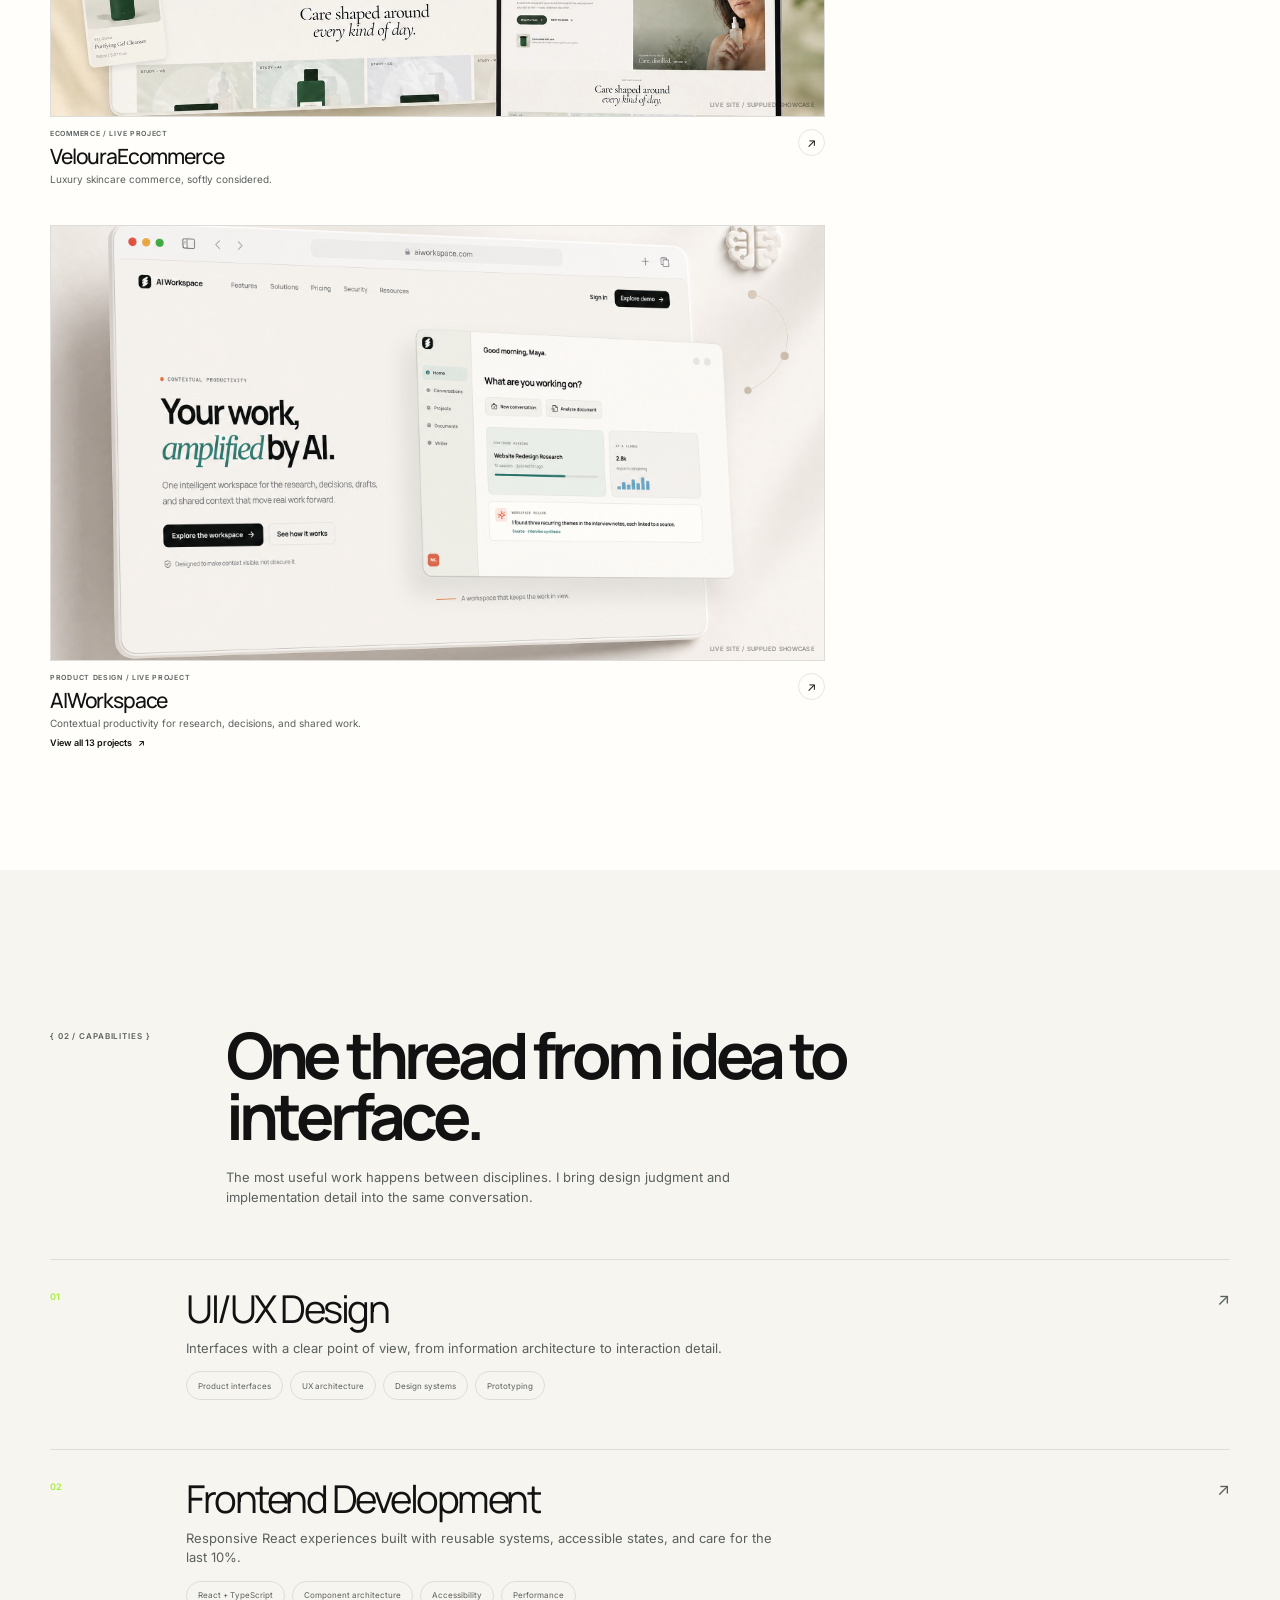
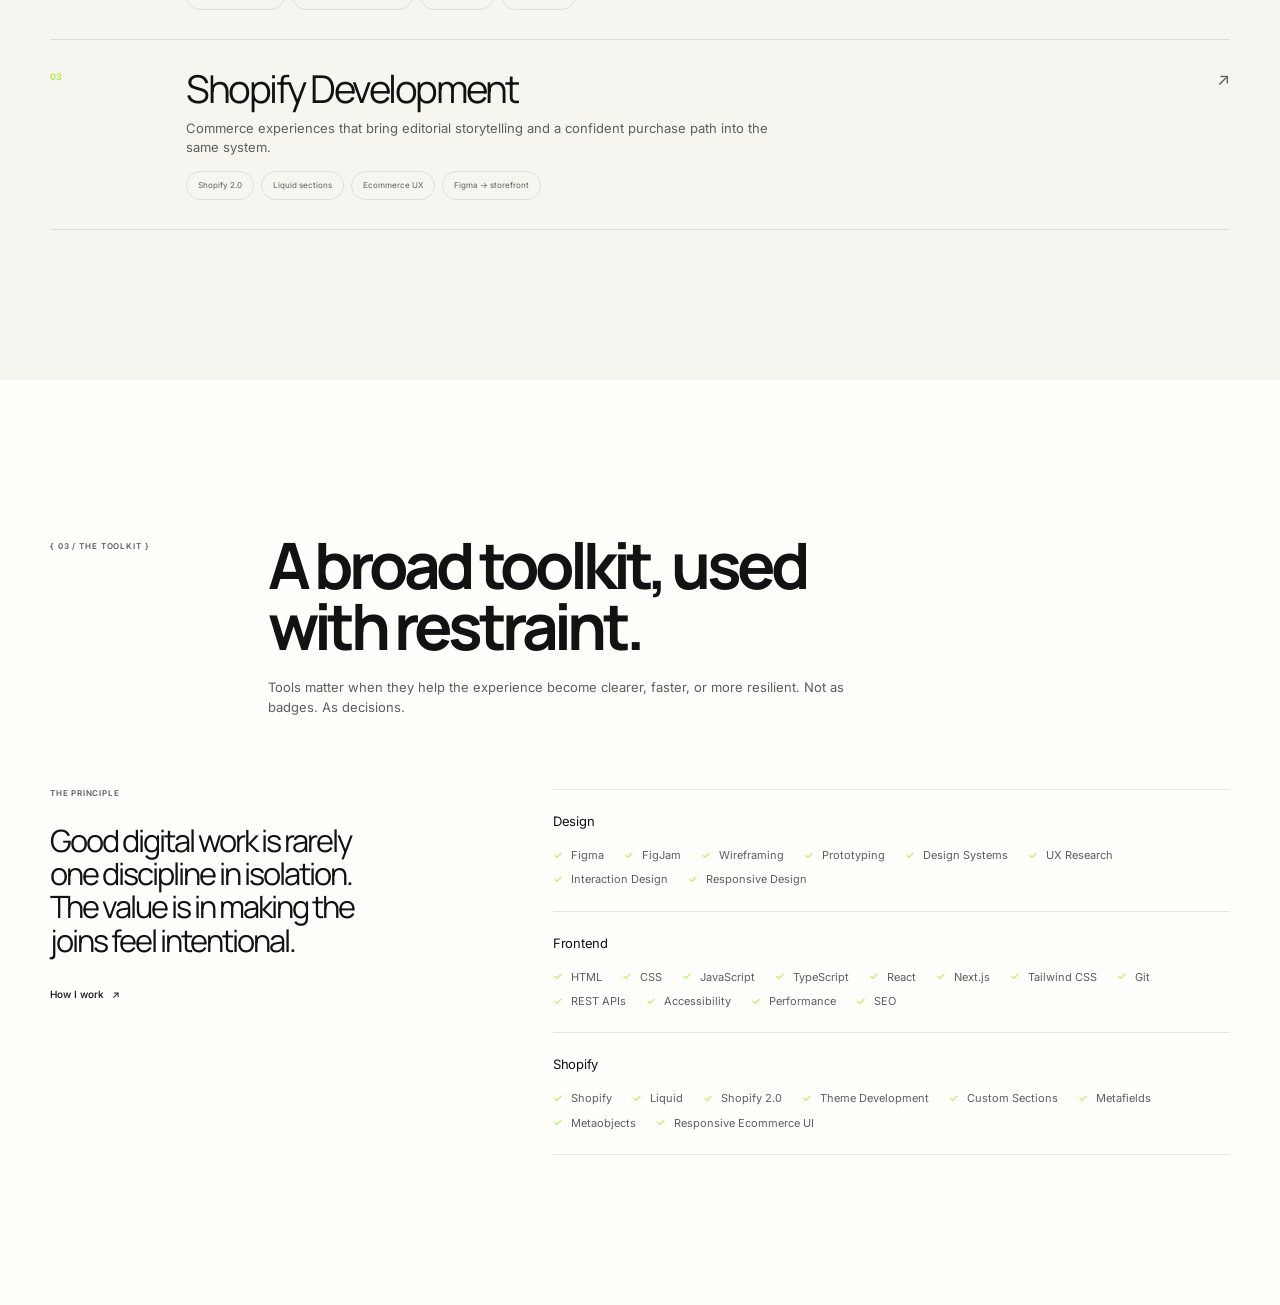
==== commit b62899cb: "compeleted capability and toolkit section" ====
--- a/index.html
+++ b/index.html
@@ -451,6 +451,244 @@
           </div>
         </div>
       </section>
+
+      <!-- =========================================
+     CAPABILITIES / SKILLS SECTION
+========================================= -->
+
+      <section
+        class="capabilities-section"
+        id="capabilities"
+        aria-labelledby="capabilities-title"
+      >
+        <div class="container capabilities-container">
+          <!-- Section heading -->
+          <div class="capabilities-intro capabilities-reveal">
+            <p class="section-index">{ 02 / CAPABILITIES }</p>
+
+            <div class="capabilities-heading">
+              <h2 id="capabilities-title">
+                One thread from idea to
+                <br />
+                interface.
+              </h2>
+
+              <p>
+                The most useful work happens between disciplines. I bring design
+                judgment and implementation detail into the same conversation.
+              </p>
+            </div>
+          </div>
+
+          <!-- Capability list -->
+          <div class="capability-list" data-capability-list>
+            <!-- =========================
+           UI / UX DESIGN
+      ========================== -->
+
+            <article
+              class="capability-item capabilities-reveal"
+              tabindex="0"
+              data-capability
+            >
+              <div class="capability-number">01</div>
+
+              <div class="capability-content">
+                <h3>UI/UX Design</h3>
+
+                <p>
+                  Interfaces with a clear point of view, from information
+                  architecture to interaction detail.
+                </p>
+
+                <div class="capability-tags">
+                  <span>Product interfaces</span>
+
+                  <span>UX architecture</span>
+
+                  <span>Design systems</span>
+
+                  <span>Prototyping</span>
+                </div>
+              </div>
+
+              <span class="capability-arrow" aria-hidden="true"> ↗ </span>
+            </article>
+
+            <!-- =========================
+           FRONTEND DEVELOPMENT
+      ========================== -->
+
+            <article
+              class="capability-item capabilities-reveal"
+              tabindex="0"
+              data-capability
+            >
+              <div class="capability-number">02</div>
+
+              <div class="capability-content">
+                <h3>Frontend Development</h3>
+
+                <p>
+                  Responsive React experiences built with reusable systems,
+                  accessible states, and care for the last 10%.
+                </p>
+
+                <div class="capability-tags">
+                  <span>React + TypeScript</span>
+
+                  <span>Component architecture</span>
+
+                  <span>Accessibility</span>
+
+                  <span>Performance</span>
+                </div>
+              </div>
+
+              <span class="capability-arrow" aria-hidden="true"> ↗ </span>
+            </article>
+
+            <!-- =========================
+           SHOPIFY DEVELOPMENT
+      ========================== -->
+
+            <article
+              class="capability-item capabilities-reveal"
+              tabindex="0"
+              data-capability
+            >
+              <div class="capability-number">03</div>
+
+              <div class="capability-content">
+                <h3>Shopify Development</h3>
+
+                <p>
+                  Commerce experiences that bring editorial storytelling and a
+                  confident purchase path into the same system.
+                </p>
+
+                <div class="capability-tags">
+                  <span>Shopify 2.0</span>
+
+                  <span>Liquid sections</span>
+
+                  <span>Ecommerce UX</span>
+
+                  <span>Figma → storefront</span>
+                </div>
+              </div>
+
+              <span class="capability-arrow" aria-hidden="true"> ↗ </span>
+            </article>
+          </div>
+        </div>
+      </section>
+
+      <!-- =========================================
+     TOOLKIT SECTION
+========================================= -->
+
+      <section
+        class="toolkit-section"
+        id="toolkit"
+        aria-labelledby="toolkit-title"
+      >
+        <div class="container toolkit-container">
+          <div class="toolkit-heading toolkit-reveal">
+            <p class="section-index">{ 03 / THE TOOLKIT }</p>
+
+            <div class="toolkit-heading-content">
+              <h2 id="toolkit-title">
+                A broad toolkit, used
+                <br />
+                with restraint.
+              </h2>
+
+              <p>
+                Tools matter when they help the experience become clearer,
+                faster, or more resilient. Not as badges. As decisions.
+              </p>
+            </div>
+          </div>
+
+          <div class="toolkit-body">
+            <!-- PRINCIPLE -->
+
+            <div class="toolkit-principle toolkit-reveal">
+              <p class="toolkit-label">THE PRINCIPLE</p>
+
+              <p class="toolkit-principle-text">
+                Good digital work is rarely one discipline in isolation. The
+                value is in making the joins feel intentional.
+              </p>
+
+              <a class="toolkit-link" href="/about.html">
+                <span>How I work</span>
+                <span aria-hidden="true">↗</span>
+              </a>
+            </div>
+
+            <!-- SKILLS -->
+
+            <div class="toolkit-skills">
+              <!-- DESIGN -->
+
+              <div class="toolkit-group toolkit-reveal">
+                <h3>Design</h3>
+
+                <ul class="toolkit-list">
+                  <li>Figma</li>
+                  <li>FigJam</li>
+                  <li>Wireframing</li>
+                  <li>Prototyping</li>
+                  <li>Design Systems</li>
+                  <li>UX Research</li>
+                  <li>Interaction Design</li>
+                  <li>Responsive Design</li>
+                </ul>
+              </div>
+
+              <!-- FRONTEND -->
+
+              <div class="toolkit-group toolkit-reveal">
+                <h3>Frontend</h3>
+
+                <ul class="toolkit-list">
+                  <li>HTML</li>
+                  <li>CSS</li>
+                  <li>JavaScript</li>
+                  <li>TypeScript</li>
+                  <li>React</li>
+                  <li>Next.js</li>
+                  <li>Tailwind CSS</li>
+                  <li>Git</li>
+                  <li>REST APIs</li>
+                  <li>Accessibility</li>
+                  <li>Performance</li>
+                  <li>SEO</li>
+                </ul>
+              </div>
+
+              <!-- SHOPIFY -->
+
+              <div class="toolkit-group toolkit-reveal">
+                <h3>Shopify</h3>
+
+                <ul class="toolkit-list">
+                  <li>Shopify</li>
+                  <li>Liquid</li>
+                  <li>Shopify 2.0</li>
+                  <li>Theme Development</li>
+                  <li>Custom Sections</li>
+                  <li>Metafields</li>
+                  <li>Metaobjects</li>
+                  <li>Responsive Ecommerce UI</li>
+                </ul>
+              </div>
+            </div>
+          </div>
+        </div>
+      </section>
     </main>
   </body>
 </html>
--- a/css/style.css
+++ b/css/style.css
@@ -3,8 +3,8 @@
 ========================================= */
 
 :root {
-  --bg: #f7f5ef;
   --surface: #f7f5ef;
+  --surface-secondary: #fffefa;
 
   --text: #111211;
   --muted: #59605e;
@@ -32,8 +32,8 @@
 ========================================= */
 
 html[data-theme="dark"] {
-  --bg: #111312;
-  --surface: #111312;
+  --surface: #171517;
+  --surface-secondary: #1d201c;
 
   --text: #f7f5ef;
   --muted: #b8beb8;
@@ -62,7 +62,7 @@
 
 html {
   scroll-behavior: smooth;
-  background: var(--bg);
+  background: var(--surface);
 }
 
 body {
@@ -70,7 +70,7 @@
 
   min-width: 320px;
 
-  background: var(--bg);
+  background: var(--surface);
 
   color: var(--text);
 
@@ -146,7 +146,7 @@
 
   background: var(--text);
 
-  color: var(--bg);
+  color: var(--surface);
 
   transform: translateY(-160%);
 
@@ -170,7 +170,7 @@
 
   border-bottom: 1px solid var(--line);
 
-  background: var(--bg);
+  background: var(--surface);
 
   transition:
     background-color 0.35s ease,
@@ -1466,11 +1466,9 @@
 
   padding: 150px 0 120px;
 
-  background: var(--bg);
+  background: var(--surface-secondary);
 
   color: var(--text);
-
-  border-top: 1px solid var(--line);
 }
 
 /* =========================================
@@ -1987,3 +1985,916 @@
     transition: none;
   }
 }
+
+/* =========================================
+   CAPABILITIES SECTION
+========================================= */
+
+.capabilities-section {
+  position: relative;
+
+  padding: 155px 0 150px;
+
+  background: var(--surface);
+
+  color: var(--text);
+}
+
+/* =========================================
+   INTRO
+========================================= */
+
+.capabilities-intro {
+  display: grid;
+
+  grid-template-columns:
+    150px
+    minmax(0, 1fr);
+
+  column-gap: 26px;
+
+  margin-bottom: 52px;
+}
+
+.capabilities-heading {
+  max-width: 760px;
+}
+
+.capabilities-heading h2 {
+  max-width: 720px;
+
+  margin: 0;
+
+  font-family: "Manrope", sans-serif;
+
+  font-size: clamp(52px, 5vw, 70px);
+
+  font-weight: 700;
+
+  letter-spacing: -0.075em;
+
+  line-height: 0.95;
+}
+
+.capabilities-heading p {
+  max-width: 570px;
+
+  margin: 20px 0 0;
+
+  color: var(--muted);
+
+  font-family: "Inter", sans-serif;
+
+  font-size: 13px;
+
+  line-height: 1.55;
+}
+
+/* =========================================
+   CAPABILITY LIST
+========================================= */
+
+.capability-list {
+  width: 100%;
+
+  border-top: 1px solid var(--line);
+}
+
+/* =========================================
+   CAPABILITY ITEM
+========================================= */
+
+.capability-item {
+  position: relative;
+
+  display: grid;
+
+  grid-template-columns:
+    110px
+    minmax(0, 1fr)
+    28px;
+
+  column-gap: 26px;
+
+  min-height: 190px;
+
+  padding: 30px 0 28px;
+
+  border-bottom: 1px solid var(--line);
+
+  outline: none;
+
+  transition: opacity 0.35s ease;
+}
+
+/* =========================================
+   NUMBER
+========================================= */
+
+.capability-number {
+  padding-top: 2px;
+
+  color: var(--lime);
+
+  font-family: "Inter", sans-serif;
+
+  font-size: 9px;
+
+  font-weight: 600;
+
+  line-height: 1;
+}
+
+/* =========================================
+   CONTENT
+========================================= */
+
+.capability-content {
+  min-width: 0;
+}
+
+.capability-content h3 {
+  margin: 0;
+
+  font-family: "Manrope", sans-serif;
+
+  font-size: clamp(31px, 3vw, 42px);
+
+  font-weight: 400;
+
+  letter-spacing: -0.065em;
+
+  line-height: 1;
+}
+
+.capability-content p {
+  max-width: 600px;
+
+  margin: 10px 0 0;
+
+  color: var(--muted);
+
+  font-family: "Inter", sans-serif;
+
+  font-size: 13px;
+
+  line-height: 1.5;
+}
+
+/* =========================================
+   TAGS
+========================================= */
+
+.capability-tags {
+  display: flex;
+
+  flex-wrap: wrap;
+
+  gap: 7px;
+
+  margin-top: 13px;
+}
+
+.capability-tags span {
+  display: inline-flex;
+
+  align-items: center;
+
+  min-height: 29px;
+
+  padding: 0 11px;
+
+  border: 1px solid var(--line);
+
+  border-radius: 999px;
+
+  color: var(--muted);
+
+  font-family: "Inter", sans-serif;
+
+  font-size: 8px;
+
+  line-height: 1;
+
+  white-space: nowrap;
+
+  transition:
+    border-color 0.25s ease,
+    color 0.25s ease,
+    background-color 0.25s ease;
+}
+
+.capability-item:hover .capability-tags span,
+.capability-item:focus-visible .capability-tags span {
+  border-color: rgba(168, 238, 63, 0.35);
+}
+
+/* =========================================
+   ARROW
+========================================= */
+
+.capability-arrow {
+  display: flex;
+
+  align-items: flex-start;
+
+  justify-content: flex-end;
+
+  padding-top: 1px;
+
+  color: var(--muted);
+
+  font-family: "Inter", sans-serif;
+
+  font-size: 17px;
+
+  line-height: 1;
+
+  transition:
+    color 0.25s ease,
+    transform 0.25s ease;
+}
+
+.capability-item:hover .capability-arrow,
+.capability-item:focus-visible .capability-arrow {
+  color: var(--lime);
+
+  transform: translate(2px, -2px);
+}
+
+/* =========================================
+   ROW INTERACTION
+========================================= */
+
+/*
+  When the pointer is over one capability,
+  the other rows become subdued.
+
+  This reproduces the dark reference where
+  Shopify Development is the active row.
+*/
+
+.capability-list:has(.capability-item:hover) .capability-item:not(:hover) {
+  opacity: 0.22;
+}
+
+.capability-list:has(.capability-item:focus-visible)
+  .capability-item:not(:focus-visible) {
+  opacity: 0.22;
+}
+
+.capability-item:hover,
+.capability-item:focus-visible {
+  opacity: 1;
+}
+
+/* =========================================
+   REVEAL ANIMATION
+========================================= */
+
+.capabilities-reveal {
+  opacity: 0;
+
+  transform: translateY(28px);
+
+  transition:
+    opacity 0.75s var(--ease),
+    transform 0.75s var(--ease);
+}
+
+.capabilities-reveal.is-visible {
+  opacity: 1;
+
+  transform: translateY(0);
+}
+
+.capability-item:nth-child(2) {
+  transition-delay: 0.08s;
+}
+
+.capability-item:nth-child(3) {
+  transition-delay: 0.16s;
+}
+
+/* =========================================
+   TABLET
+========================================= */
+
+@media (max-width: 1020px) {
+  .capabilities-section {
+    padding: 120px 0 110px;
+  }
+
+  .capabilities-intro {
+    grid-template-columns:
+      110px
+      minmax(0, 1fr);
+
+    column-gap: 18px;
+
+    margin-bottom: 42px;
+  }
+
+  .capabilities-heading h2 {
+    font-size: clamp(43px, 6vw, 59px);
+  }
+
+  .capability-item {
+    grid-template-columns:
+      70px
+      minmax(0, 1fr)
+      25px;
+
+    column-gap: 18px;
+
+    min-height: 170px;
+  }
+
+  .capability-content h3 {
+    font-size: clamp(28px, 3.6vw, 37px);
+  }
+}
+
+/* =========================================
+   MOBILE
+========================================= */
+
+@media (max-width: 760px) {
+  .capabilities-section {
+    padding: 88px 0 72px;
+  }
+
+  .capabilities-intro {
+    display: block;
+
+    margin-bottom: 29px;
+  }
+
+  .capabilities-intro .section-index {
+    margin-bottom: 14px;
+  }
+
+  .capabilities-heading h2 {
+    max-width: 350px;
+
+    font-size: clamp(39px, 11.5vw, 55px);
+
+    letter-spacing: -0.075em;
+
+    line-height: 0.94;
+  }
+
+  .capabilities-heading p {
+    max-width: 370px;
+
+    margin-top: 14px;
+
+    font-size: 8px;
+
+    line-height: 1.5;
+  }
+
+  /* Capability rows */
+
+  .capability-item {
+    grid-template-columns:
+      30px
+      minmax(0, 1fr)
+      20px;
+
+    column-gap: 10px;
+
+    min-height: 0;
+
+    padding: 25px 0 24px;
+  }
+
+  .capability-number {
+    padding-top: 3px;
+
+    font-size: 6px;
+  }
+
+  .capability-content h3 {
+    font-size: clamp(21px, 6vw, 28px);
+
+    letter-spacing: -0.065em;
+  }
+
+  .capability-content p {
+    max-width: 300px;
+
+    margin-top: 8px;
+
+    font-size: 7px;
+
+    line-height: 1.5;
+  }
+
+  .capability-tags {
+    max-width: 310px;
+
+    gap: 5px;
+
+    margin-top: 11px;
+  }
+
+  .capability-tags span {
+    min-height: 23px;
+
+    padding: 0 8px;
+
+    font-size: 5.5px;
+  }
+
+  .capability-arrow {
+    font-size: 12px;
+  }
+
+  /*
+    On touch devices there isn't a reliable
+    hover state, so don't dim sibling rows.
+  */
+
+  .capability-list:has(.capability-item:hover) .capability-item:not(:hover) {
+    opacity: 1;
+  }
+
+  .capability-list:has(.capability-item:focus-visible)
+    .capability-item:not(:focus-visible) {
+    opacity: 1;
+  }
+}
+
+/* =========================================
+   VERY SMALL MOBILE
+========================================= */
+
+@media (max-width: 380px) {
+  .capabilities-section {
+    padding-top: 72px;
+  }
+
+  .capability-item {
+    grid-template-columns:
+      25px
+      minmax(0, 1fr)
+      17px;
+
+    column-gap: 8px;
+  }
+
+  .capability-content h3 {
+    font-size: 21px;
+  }
+}
+
+/* =========================================
+   REDUCED MOTION
+========================================= */
+
+@media (prefers-reduced-motion: reduce) {
+  .capabilities-reveal {
+    opacity: 1;
+
+    transform: none;
+
+    transition: none;
+  }
+}
+
+/* =========================================
+   TOOLKIT SECTION
+========================================= */
+
+.toolkit-section {
+  position: relative;
+
+  padding: 155px 0 150px;
+
+  background: var(--surface-secondary);
+
+  color: var(--text);
+}
+
+/* =========================================
+   TOOLKIT HEADING
+========================================= */
+
+.toolkit-heading {
+  display: grid;
+
+  grid-template-columns:
+    190px
+    minmax(0, 1fr);
+
+  column-gap: 28px;
+}
+
+.toolkit-heading-content {
+  max-width: 760px;
+}
+
+.toolkit-heading-content h2 {
+  margin: 0;
+
+  font-family: "Manrope", sans-serif;
+
+  font-size: clamp(52px, 5vw, 70px);
+
+  font-weight: 700;
+
+  letter-spacing: -0.075em;
+
+  line-height: 0.95;
+}
+
+.toolkit-heading-content > p {
+  max-width: 590px;
+
+  margin: 20px 0 0;
+
+  color: var(--muted);
+
+  font-family: "Inter", sans-serif;
+
+  font-size: 13px;
+
+  line-height: 1.55;
+}
+
+/* =========================================
+   TOOLKIT BODY
+========================================= */
+
+.toolkit-body {
+  display: grid;
+
+  grid-template-columns:
+    400px
+    minmax(0, 1fr);
+
+  column-gap: 103px;
+
+  margin-top: 72px;
+}
+
+/* =========================================
+   PRINCIPLE
+========================================= */
+
+.toolkit-principle {
+  align-self: start;
+}
+
+.toolkit-label {
+  margin: 0 0 27px;
+
+  color: var(--muted);
+
+  font-family: "Inter", sans-serif;
+
+  font-size: 8px;
+
+  font-weight: 600;
+
+  letter-spacing: 0.1em;
+
+  line-height: 1;
+
+  text-transform: uppercase;
+}
+
+.toolkit-principle-text {
+  max-width: 310px;
+
+  margin: 0;
+
+  color: var(--text);
+
+  font-family: "Manrope", sans-serif;
+
+  font-size: clamp(27px, 2.4vw, 34px);
+
+  font-weight: 400;
+
+  letter-spacing: -0.065em;
+
+  line-height: 1.08;
+}
+
+.toolkit-link {
+  display: inline-flex;
+
+  align-items: center;
+
+  gap: 8px;
+
+  margin-top: 31px;
+
+  color: var(--text);
+
+  font-family: "Inter", sans-serif;
+
+  font-size: 10px;
+
+  font-weight: 500;
+
+  transition:
+    color 0.25s ease,
+    transform 0.25s ease;
+}
+
+.toolkit-link:hover {
+  color: var(--lime);
+
+  transform: translateX(2px);
+}
+
+/* =========================================
+   SKILL GROUPS
+========================================= */
+
+.toolkit-skills {
+  min-width: 0;
+}
+
+.toolkit-group {
+  padding: 25px 0 24px;
+
+  border-top: 1px solid var(--line);
+}
+
+.toolkit-group:last-child {
+  border-bottom: 1px solid var(--line);
+}
+
+.toolkit-group h3 {
+  margin: 0 0 20px;
+
+  font-family: "Inter", sans-serif;
+
+  font-size: 13px;
+
+  font-weight: 400;
+
+  letter-spacing: -0.02em;
+
+  line-height: 1;
+}
+
+/* =========================================
+   TOOLKIT LIST
+========================================= */
+
+.toolkit-list {
+  display: flex;
+
+  flex-wrap: wrap;
+
+  gap: 10px 20px;
+
+  padding: 0;
+
+  margin: 0;
+
+  list-style: none;
+}
+
+.toolkit-list li {
+  position: relative;
+
+  display: inline-flex;
+
+  align-items: center;
+
+  color: var(--muted);
+
+  font-family: "Inter", sans-serif;
+
+  font-size: 11px;
+
+  line-height: 1.3;
+
+  white-space: nowrap;
+}
+
+.toolkit-list li::before {
+  content: "✓";
+
+  margin-right: 8px;
+
+  color: var(--lime);
+
+  font-size: 11px;
+
+  line-height: 1;
+}
+
+/* =========================================
+   REVEAL
+========================================= */
+
+.toolkit-reveal {
+  opacity: 0;
+
+  transform: translateY(28px);
+
+  transition:
+    opacity 0.75s var(--ease),
+    transform 0.75s var(--ease);
+}
+
+.toolkit-reveal.is-visible {
+  opacity: 1;
+
+  transform: translateY(0);
+}
+
+.toolkit-group:nth-child(2) {
+  transition-delay: 0.08s;
+}
+
+.toolkit-group:nth-child(3) {
+  transition-delay: 0.16s;
+}
+
+/* =========================================
+   TABLET
+========================================= */
+
+@media (max-width: 1020px) {
+  .toolkit-section {
+    padding: 120px 0 110px;
+  }
+
+  .toolkit-heading {
+    grid-template-columns:
+      110px
+      minmax(0, 1fr);
+
+    column-gap: 18px;
+  }
+
+  .toolkit-heading-content h2 {
+    font-size: clamp(43px, 6vw, 59px);
+  }
+
+  .toolkit-body {
+    grid-template-columns:
+      280px
+      minmax(0, 1fr);
+
+    column-gap: 55px;
+
+    margin-top: 58px;
+  }
+
+  .toolkit-principle-text {
+    font-size: clamp(24px, 2.8vw, 31px);
+  }
+
+  .toolkit-list {
+    column-gap: 15px;
+  }
+
+  .toolkit-list li {
+    font-size: 9px;
+  }
+}
+
+/* =========================================
+   MOBILE
+========================================= */
+
+@media (max-width: 760px) {
+  .toolkit-section {
+    padding: 88px 0 72px;
+  }
+
+  .toolkit-heading {
+    display: block;
+  }
+
+  .toolkit-heading .section-index {
+    margin-bottom: 14px;
+  }
+
+  .toolkit-heading-content h2 {
+    max-width: 350px;
+
+    font-size: clamp(39px, 11.5vw, 55px);
+
+    letter-spacing: -0.075em;
+
+    line-height: 0.94;
+  }
+
+  .toolkit-heading-content > p {
+    max-width: 360px;
+
+    margin-top: 15px;
+
+    font-size: 8px;
+
+    line-height: 1.5;
+  }
+
+  /* Stack principle above toolkit */
+
+  .toolkit-body {
+    display: block;
+
+    margin-top: 35px;
+  }
+
+  .toolkit-principle {
+    padding-bottom: 31px;
+  }
+
+  .toolkit-label {
+    margin-bottom: 18px;
+
+    font-size: 5.5px;
+  }
+
+  .toolkit-principle-text {
+    max-width: 340px;
+
+    font-size: clamp(18px, 5.3vw, 24px);
+
+    letter-spacing: -0.06em;
+
+    line-height: 1.08;
+  }
+
+  .toolkit-link {
+    gap: 6px;
+
+    margin-top: 19px;
+
+    font-size: 7px;
+  }
+
+  /* Skill groups */
+
+  .toolkit-group {
+    padding: 21px 0 20px;
+  }
+
+  .toolkit-group h3 {
+    margin-bottom: 14px;
+
+    font-size: 8px;
+  }
+
+  .toolkit-list {
+    gap: 7px 12px;
+  }
+
+  .toolkit-list li {
+    font-size: 6.5px;
+  }
+
+  .toolkit-list li::before {
+    margin-right: 5px;
+
+    font-size: 6.5px;
+  }
+}
+
+/* =========================================
+   SMALL MOBILE
+========================================= */
+
+@media (max-width: 380px) {
+  .toolkit-section {
+    padding-top: 72px;
+  }
+
+  .toolkit-heading-content h2 {
+    font-size: 39px;
+  }
+
+  .toolkit-principle-text {
+    font-size: 18px;
+  }
+
+  .toolkit-list {
+    column-gap: 10px;
+  }
+}
+
+/* =========================================
+   REDUCED MOTION
+========================================= */
+
+@media (prefers-reduced-motion: reduce) {
+  .toolkit-reveal {
+    opacity: 1;
+
+    transform: none;
+
+    transition: none;
+  }
+}
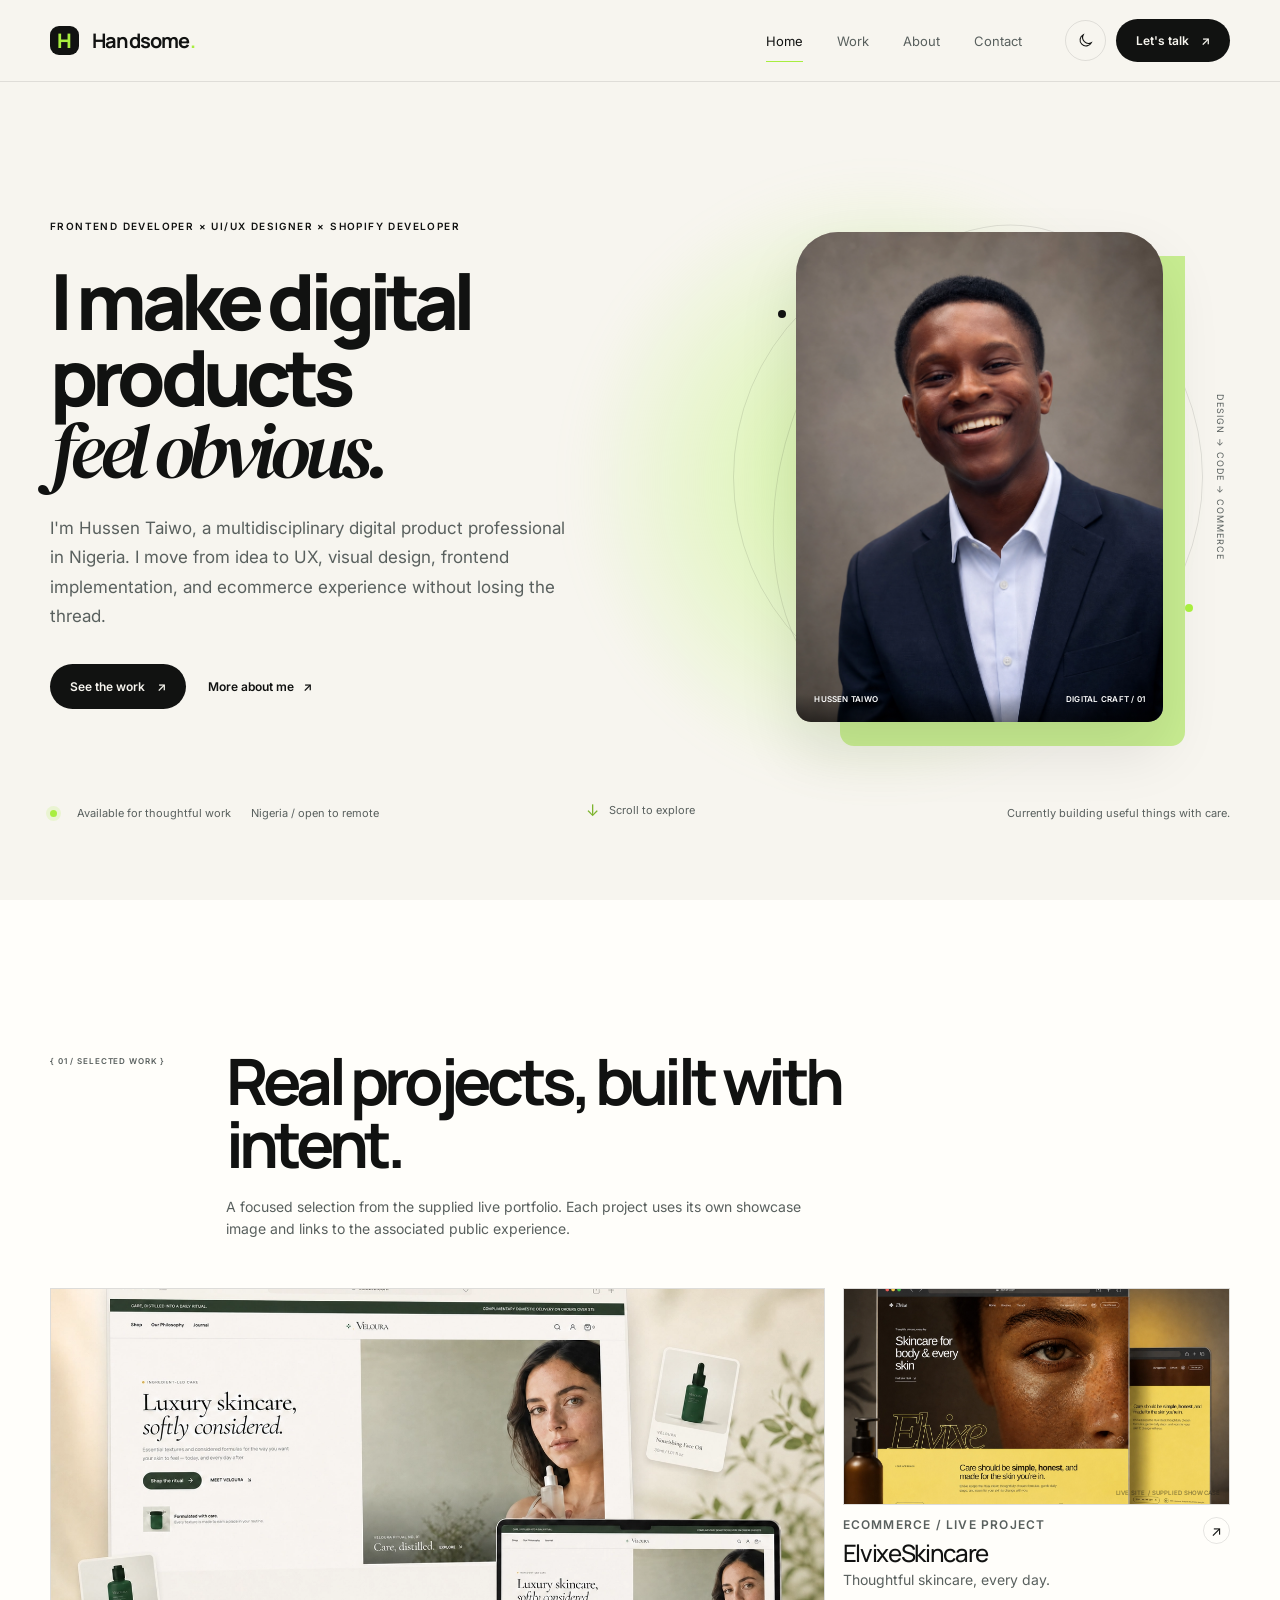
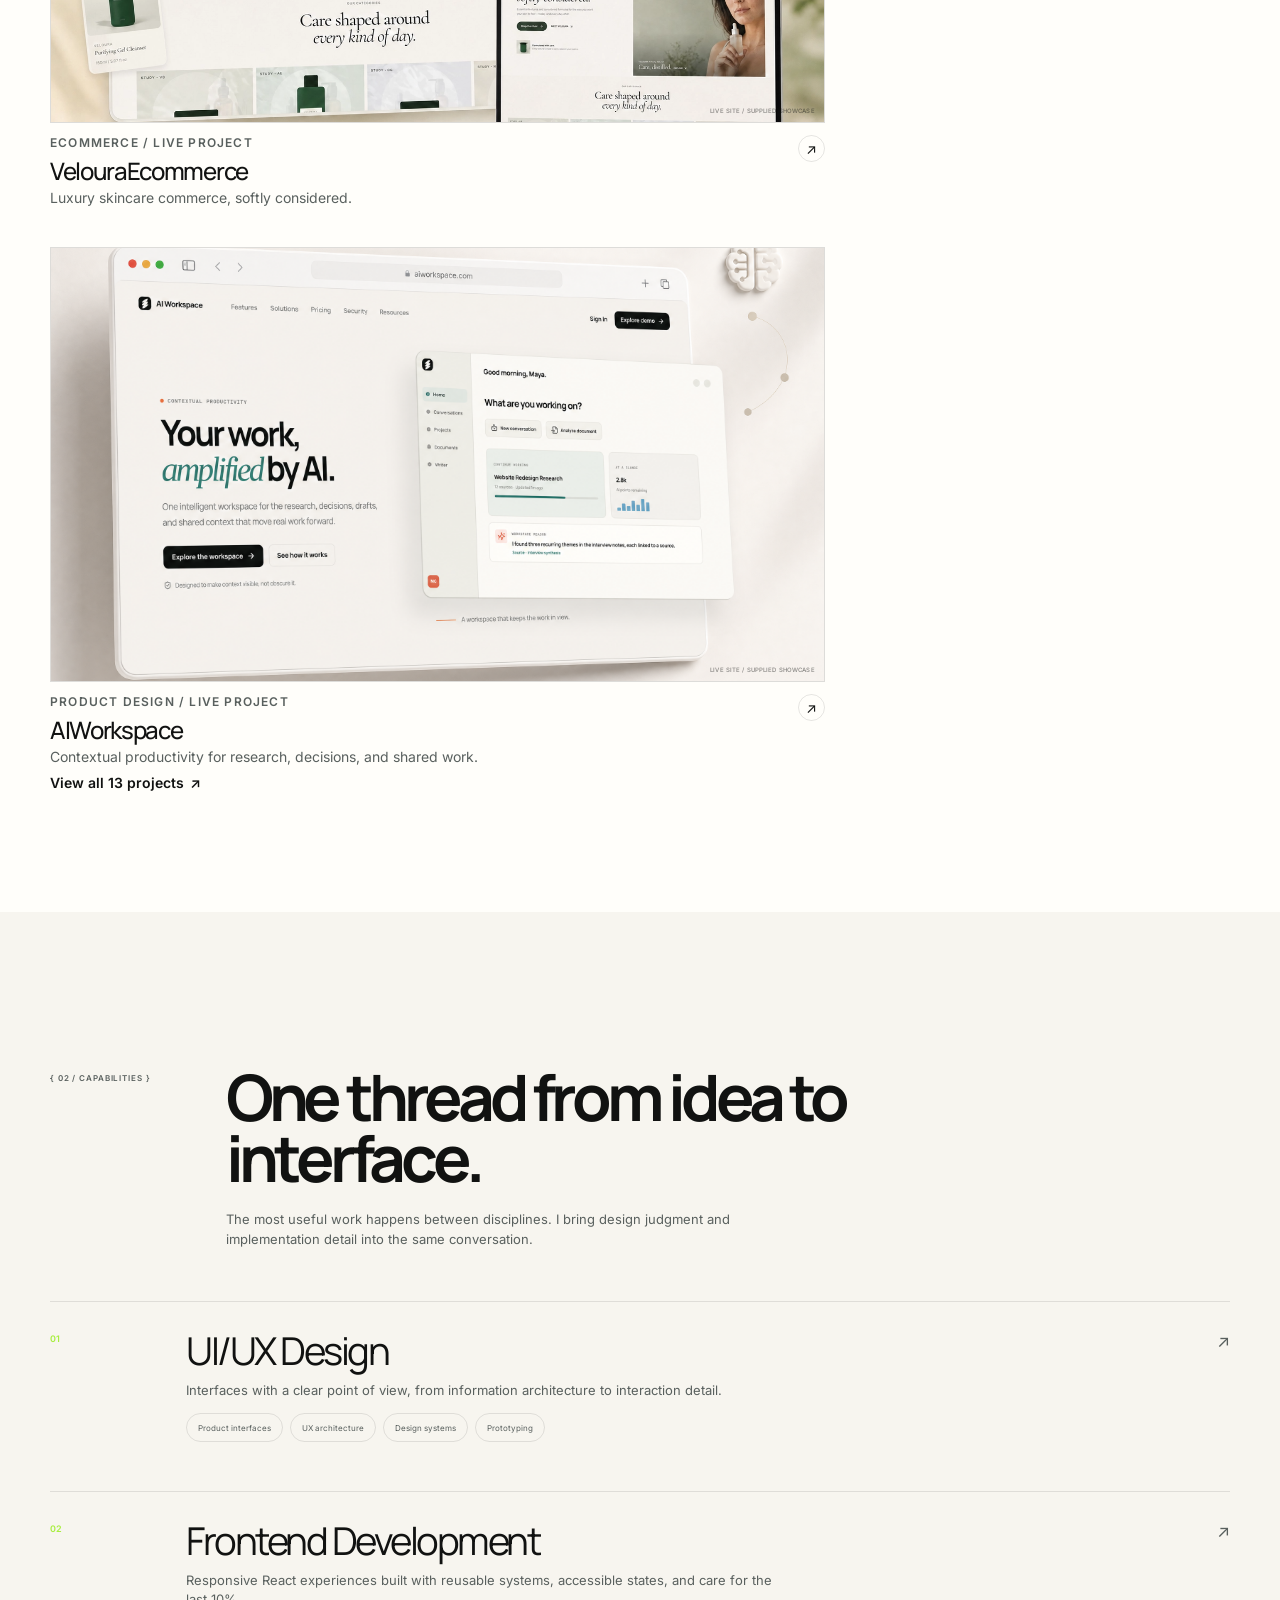
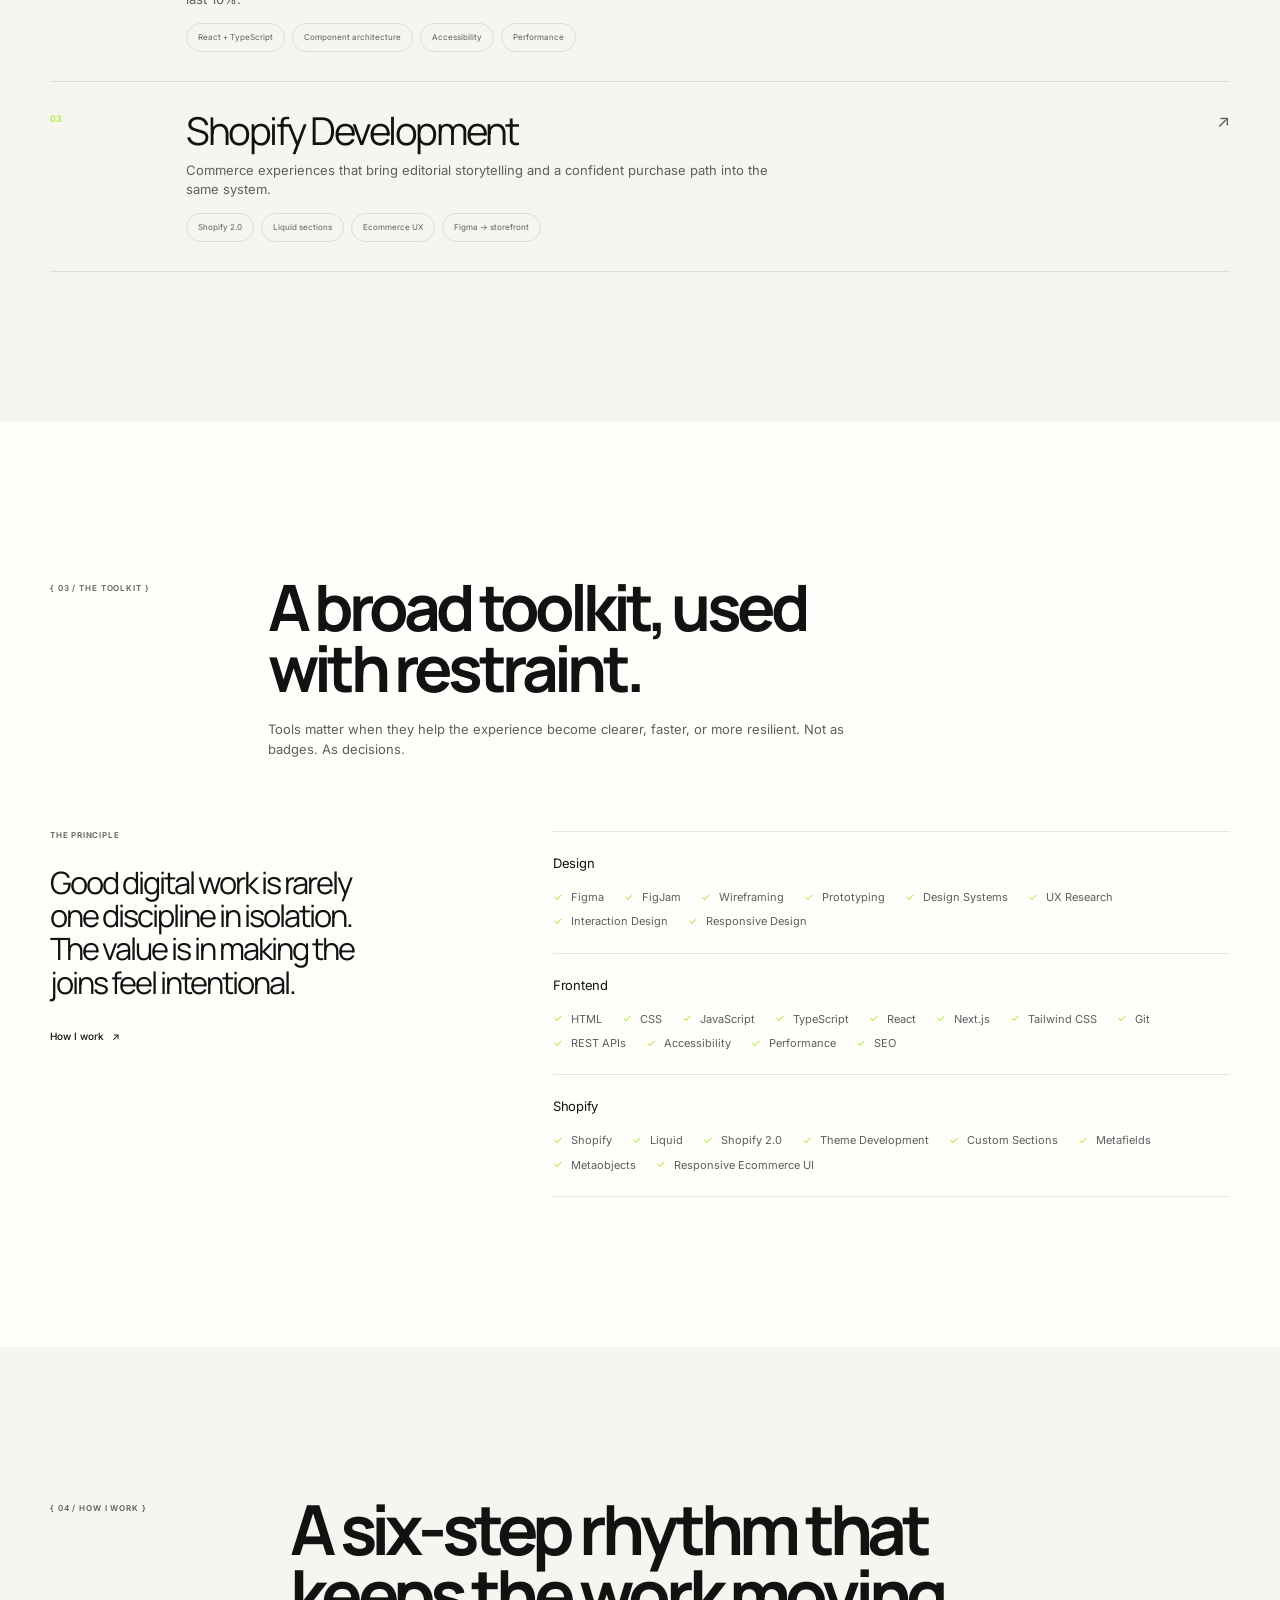
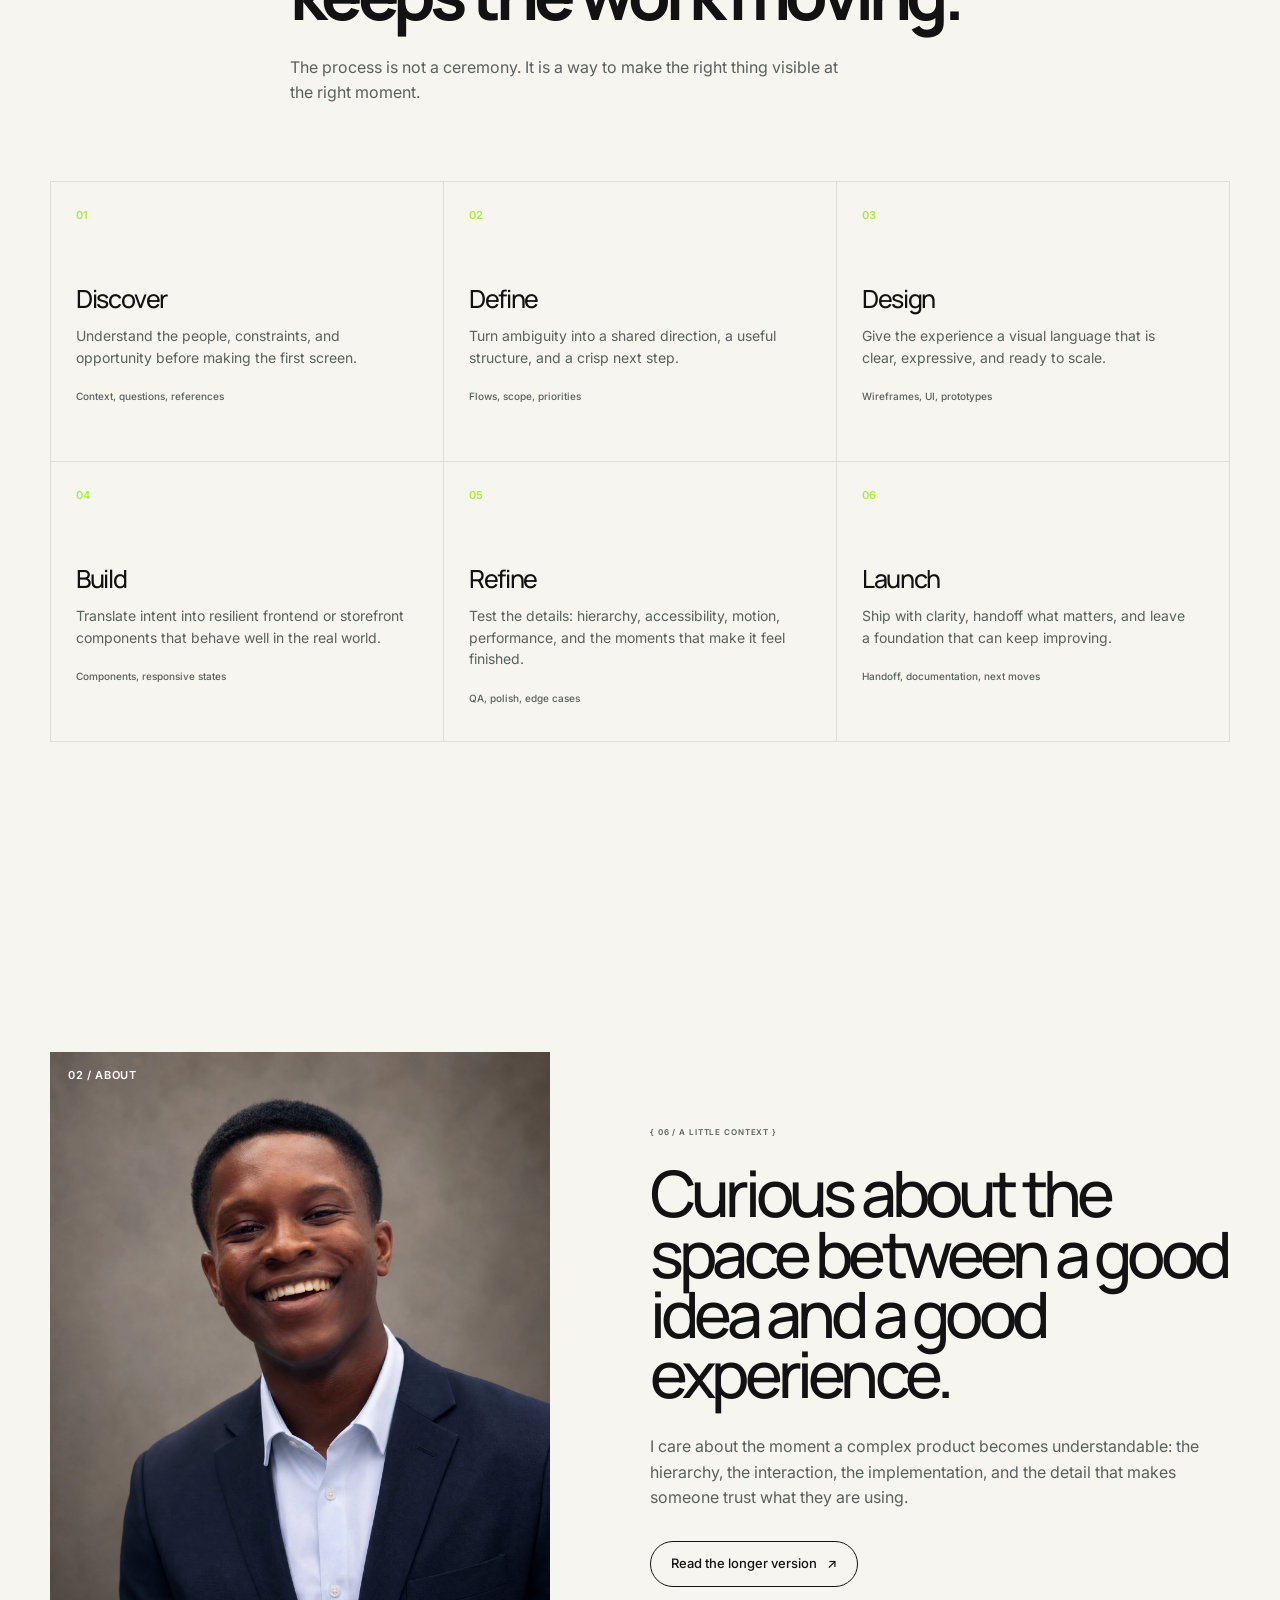
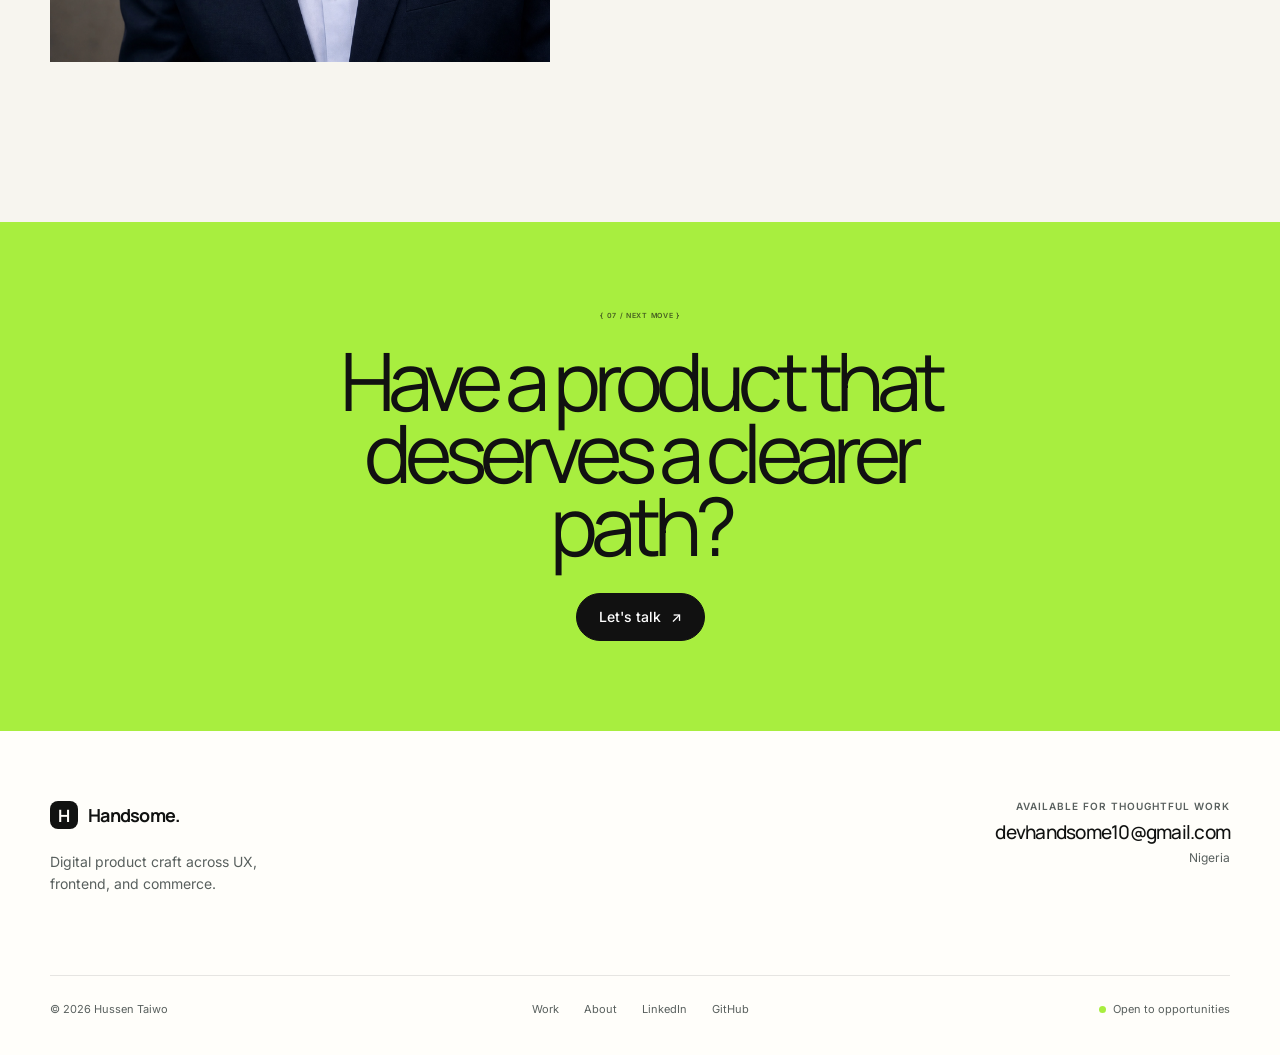
==== commit 937eae4d: "completed process-section, trust-section, talkmore-section and footer" ====
--- a/index.html
+++ b/index.html
@@ -689,6 +689,283 @@
           </div>
         </div>
       </section>
+
+      <!-- =========================================
+     PROCESS / HOW I WORK SECTION
+========================================= -->
+
+      <section
+        class="process-section"
+        id="process"
+        aria-labelledby="process-title"
+      >
+        <div class="container process-container">
+          <!-- Section heading -->
+          <div class="process-heading process-reveal">
+            <p class="section-index">{ 04 / HOW I WORK }</p>
+
+            <div class="process-heading-content">
+              <h2 id="process-title">
+                A six-step rhythm that
+                <br />
+                keeps the work moving.
+              </h2>
+
+              <p>
+                The process is not a ceremony. It is a way to make the right
+                thing visible at the right moment.
+              </p>
+            </div>
+          </div>
+
+          <!-- Process grid -->
+          <div class="process-grid">
+            <!-- 01 DISCOVER -->
+            <article class="process-card process-reveal">
+              <span class="process-number"> 01 </span>
+
+              <div class="process-card-content">
+                <h3>Discover</h3>
+
+                <p>
+                  Understand the people, constraints, and opportunity before
+                  making the first screen.
+                </p>
+
+                <span class="process-meta">
+                  Context, questions, references
+                </span>
+              </div>
+            </article>
+
+            <!-- 02 DEFINE -->
+            <article class="process-card process-reveal">
+              <span class="process-number"> 02 </span>
+
+              <div class="process-card-content">
+                <h3>Define</h3>
+
+                <p>
+                  Turn ambiguity into a shared direction, a useful structure,
+                  and a crisp next step.
+                </p>
+
+                <span class="process-meta"> Flows, scope, priorities </span>
+              </div>
+            </article>
+
+            <!-- 03 DESIGN -->
+            <article class="process-card process-reveal">
+              <span class="process-number"> 03 </span>
+
+              <div class="process-card-content">
+                <h3>Design</h3>
+
+                <p>
+                  Give the experience a visual language that is clear,
+                  expressive, and ready to scale.
+                </p>
+
+                <span class="process-meta"> Wireframes, UI, prototypes </span>
+              </div>
+            </article>
+
+            <!-- 04 BUILD -->
+            <article class="process-card process-reveal">
+              <span class="process-number"> 04 </span>
+
+              <div class="process-card-content">
+                <h3>Build</h3>
+
+                <p>
+                  Translate intent into resilient frontend or storefront
+                  components that behave well in the real world.
+                </p>
+
+                <span class="process-meta">
+                  Components, responsive states
+                </span>
+              </div>
+            </article>
+
+            <!-- 05 REFINE -->
+            <article class="process-card process-reveal">
+              <span class="process-number"> 05 </span>
+
+              <div class="process-card-content">
+                <h3>Refine</h3>
+
+                <p>
+                  Test the details: hierarchy, accessibility, motion,
+                  performance, and the moments that make it feel finished.
+                </p>
+
+                <span class="process-meta"> QA, polish, edge cases </span>
+              </div>
+            </article>
+
+            <!-- 06 LAUNCH -->
+            <article class="process-card process-reveal">
+              <span class="process-number"> 06 </span>
+
+              <div class="process-card-content">
+                <h3>Launch</h3>
+
+                <p>
+                  Ship with clarity, handoff what matters, and leave a
+                  foundation that can keep improving.
+                </p>
+
+                <span class="process-meta">
+                  Handoff, documentation, next moves
+                </span>
+              </div>
+            </article>
+          </div>
+        </div>
+      </section>
+
+      <!-- =========================================
+     CONTEXT / A LITTLE CONTEXT
+========================================= -->
+
+      <section
+        class="context-section"
+        id="context"
+        aria-labelledby="context-title"
+      >
+        <div class="container context-container">
+          <!-- Portrait -->
+          <div class="context-portrait context-reveal">
+            <div class="context-image-wrap">
+              <span class="context-image-label"> 02 / ABOUT </span>
+
+              <img
+                src="assets/images/hussen-portrait.png"
+                alt="Hussen Taiwo"
+                class="context-image"
+                loading="lazy"
+              />
+            </div>
+          </div>
+
+          <!-- Context copy -->
+          <div class="context-content context-reveal">
+            <p class="section-index">{ 06 / A LITTLE CONTEXT }</p>
+
+            <h2 id="context-title">
+              Curious about the
+              <br />
+              space between a good
+              <br />
+              idea and a good
+              <br />
+              experience.
+            </h2>
+
+            <p class="context-description">
+              I care about the moment a complex product becomes understandable:
+              the hierarchy, the interaction, the implementation, and the detail
+              that makes someone trust what they are using.
+            </p>
+
+            <a href="about.html" class="context-button">
+              <span>Read the longer version</span>
+              <span aria-hidden="true">↗</span>
+            </a>
+          </div>
+        </div>
+      </section>
+
+      <!-- =========================================
+     TALK / NEXT MOVE
+========================================= -->
+
+      <section class="talk-section" id="talk" aria-labelledby="talk-title">
+        <div class="container talk-container">
+          <p class="talk-index talk-reveal">{ 07 / NEXT MOVE }</p>
+
+          <h2 id="talk-title" class="talk-title talk-reveal">
+            Have a product that
+            <br />
+            deserves a clearer
+            <br />
+            path?
+          </h2>
+
+          <a href="contact.html" class="talk-cta-button talk-reveal">
+            <span>Let's talk</span>
+            <span aria-hidden="true">↗</span>
+          </a>
+        </div>
+      </section>
     </main>
+    <!-- =========================================
+     FOOTER
+========================================= -->
+
+    <footer class="site-footer" id="footer">
+      <div class="container footer-container">
+        <!-- Main footer information -->
+        <div class="footer-main">
+          <!-- Brand -->
+          <div class="footer-brand">
+            <a href="/" class="footer-logo" aria-label="Handsome. home">
+              <span class="footer-logo-mark" aria-hidden="true"> H </span>
+
+              <span> Handsome. </span>
+            </a>
+
+            <p class="footer-description">
+              Digital product craft across UX, frontend, and commerce.
+            </p>
+          </div>
+
+          <!-- Contact -->
+          <div class="footer-contact">
+            <p class="footer-contact-label">AVAILABLE FOR THOUGHTFUL WORK</p>
+
+            <a href="mailto:devhandsome10@gmail.com" class="footer-email">
+              devhandsome10@gmail.com
+            </a>
+
+            <p class="footer-location">Nigeria</p>
+          </div>
+        </div>
+
+        <!-- Footer bottom -->
+        <div class="footer-bottom">
+          <p class="footer-copyright">© 2026 Hussen Taiwo</p>
+
+          <nav class="footer-nav" aria-label="Footer navigation">
+            <a href="work.html"> Work </a>
+
+            <a href="about.html"> About </a>
+
+            <a
+              href="https://www.linkedin.com/"
+              target="_blank"
+              rel="noopener noreferrer"
+            >
+              LinkedIn
+            </a>
+
+            <a
+              href="https://github.com/"
+              target="_blank"
+              rel="noopener noreferrer"
+            >
+              GitHub
+            </a>
+          </nav>
+
+          <p class="footer-status">
+            <span class="footer-status-dot" aria-hidden="true"></span>
+
+            Open to opportunities
+          </p>
+        </div>
+      </div>
+    </footer>
   </body>
 </html>
--- a/css/style.css
+++ b/css/style.css
@@ -1542,7 +1542,7 @@
 
   font-family: "Inter", sans-serif;
 
-  font-size: 12px;
+  font-size: 14px;
 
   line-height: 1.55;
 }
@@ -1667,7 +1667,7 @@
 
   font-family: "Inter", sans-serif;
 
-  font-size: 7px;
+  font-size: 12px;
 
   font-weight: 600;
 
@@ -1683,7 +1683,7 @@
 
   font-family: "Manrope", sans-serif;
 
-  font-size: 21px;
+  font-size: 24px;
 
   font-weight: 500;
 
@@ -1699,7 +1699,7 @@
 
   font-family: "Inter", sans-serif;
 
-  font-size: 10px;
+  font-size: 14px;
 
   line-height: 1.45;
 }
@@ -1726,7 +1726,7 @@
 
   font-family: "Inter", sans-serif;
 
-  font-size: 12px;
+  font-size: 14px;
 
   transition:
     background-color 0.25s ease,
@@ -1762,7 +1762,7 @@
 
   font-family: "Inter", sans-serif;
 
-  font-size: 9px;
+  font-size: 14px;
 
   font-weight: 600;
 
@@ -1835,7 +1835,7 @@
   }
 
   .project-copy h3 {
-    font-size: 17px;
+    font-size: 21px;
   }
 }
 
@@ -1879,7 +1879,7 @@
 
     margin-top: 15px;
 
-    font-size: 8px;
+    font-size: 12px;
 
     line-height: 1.5;
   }
@@ -1921,21 +1921,17 @@
   .project-category {
     margin-bottom: 5px;
 
-    font-size: 5.5px;
+    font-size: 10px;
 
     letter-spacing: 0.09em;
   }
 
   .project-copy h3 {
-    font-size: 17px;
-
     letter-spacing: -0.06em;
   }
 
   .project-description {
     margin-top: 4px;
-
-    font-size: 7px;
   }
 
   .project-arrow {
@@ -1943,14 +1939,10 @@
 
     width: 22px;
     height: 22px;
-
-    font-size: 9px;
   }
 
   .view-all-projects {
     margin-top: 5px;
-
-    font-size: 7px;
   }
 }
 
@@ -1961,10 +1953,6 @@
 @media (max-width: 380px) {
   .work-section {
     padding-top: 70px;
-  }
-
-  .work-intro-content h2 {
-    font-size: 39px;
   }
 }
 
@@ -2757,10 +2745,6 @@
   .toolkit-list {
     column-gap: 15px;
   }
-
-  .toolkit-list li {
-    font-size: 9px;
-  }
 }
 
 /* =========================================
@@ -2795,8 +2779,6 @@
 
     margin-top: 15px;
 
-    font-size: 8px;
-
     line-height: 1.5;
   }
 
@@ -2832,8 +2814,6 @@
     gap: 6px;
 
     margin-top: 19px;
-
-    font-size: 7px;
   }
 
   /* Skill groups */
@@ -2844,22 +2824,14 @@
 
   .toolkit-group h3 {
     margin-bottom: 14px;
-
-    font-size: 8px;
   }
 
   .toolkit-list {
     gap: 7px 12px;
   }
 
-  .toolkit-list li {
-    font-size: 6.5px;
-  }
-
   .toolkit-list li::before {
     margin-right: 5px;
-
-    font-size: 6.5px;
   }
 }
 
@@ -2872,14 +2844,6 @@
     padding-top: 72px;
   }
 
-  .toolkit-heading-content h2 {
-    font-size: 39px;
-  }
-
-  .toolkit-principle-text {
-    font-size: 18px;
-  }
-
   .toolkit-list {
     column-gap: 10px;
   }
@@ -2898,3 +2862,989 @@
     transition: none;
   }
 }
+
+/* =========================================
+   PROCESS / HOW I WORK
+========================================= */
+
+.process-section {
+  position: relative;
+
+  padding: 155px 0 150px;
+
+  background: var(--surface);
+
+  color: var(--text);
+}
+
+/* =========================================
+   PROCESS / HOW I WORK
+========================================= */
+
+.process-section {
+  position: relative;
+  padding: 150px 0;
+  background: var(--surface);
+  color: var(--text);
+}
+
+.process-heading {
+  display: grid;
+  grid-template-columns: 190px minmax(0, 1fr);
+  column-gap: 50px;
+  margin-bottom: 75px;
+}
+
+.process-heading-content {
+  max-width: 820px;
+}
+
+.process-heading-content h2 {
+  max-width: 780px;
+  margin: 0;
+
+  font-family: "Manrope", sans-serif;
+  font-size: clamp(56px, 5.4vw, 78px);
+  font-weight: 700;
+  letter-spacing: -0.075em;
+  line-height: 0.94;
+}
+
+.process-heading-content p {
+  max-width: 560px;
+  margin: 28px 0 0;
+
+  color: var(--muted);
+  font-family: "Inter", sans-serif;
+  font-size: 16px;
+  line-height: 1.6;
+}
+
+/* =========================================
+   PROCESS GRID
+========================================= */
+
+.process-grid {
+  display: grid;
+  grid-template-columns: repeat(3, minmax(0, 1fr));
+
+  border-top: 1px solid var(--line);
+  border-left: 1px solid var(--line);
+}
+
+.process-card {
+  position: relative;
+  min-height: 280px;
+  padding: 28px 25px 30px;
+
+  border-right: 1px solid var(--line);
+  border-bottom: 1px solid var(--line);
+
+  transition: background-color 0.3s ease;
+}
+
+.process-card:hover {
+  background: rgba(128, 128, 128, 0.025);
+}
+
+html[data-theme="dark"] .process-card:hover {
+  background: rgba(255, 255, 255, 0.025);
+}
+
+.process-number {
+  display: block;
+  margin-bottom: 65px;
+
+  color: var(--lime);
+
+  font-family: "Inter", sans-serif;
+  font-size: 11px;
+  font-weight: 600;
+  line-height: 1;
+}
+
+.process-card-content {
+  max-width: 330px;
+}
+
+.process-card h3 {
+  margin: 0;
+
+  font-family: "Manrope", sans-serif;
+  font-size: 25px;
+  font-weight: 500;
+  letter-spacing: -0.055em;
+  line-height: 1;
+}
+
+.process-card p {
+  max-width: 330px;
+  margin: 14px 0 0;
+
+  color: var(--muted);
+
+  font-family: "Inter", sans-serif;
+  font-size: 14px;
+  line-height: 1.55;
+}
+
+.process-meta {
+  display: block;
+  margin-top: 22px;
+
+  color: var(--muted);
+
+  font-family: "Inter", sans-serif;
+  font-size: 10px;
+  font-weight: 500;
+  line-height: 1.3;
+}
+
+/* =========================================
+   PROCESS REVEAL
+========================================= */
+
+.process-reveal {
+  opacity: 0;
+  transform: translateY(30px);
+
+  transition:
+    opacity 0.75s var(--ease),
+    transform 0.75s var(--ease);
+}
+
+.process-reveal.is-visible {
+  opacity: 1;
+  transform: translateY(0);
+}
+
+.process-card:nth-child(2) {
+  transition-delay: 0.05s;
+}
+
+.process-card:nth-child(3) {
+  transition-delay: 0.1s;
+}
+
+.process-card:nth-child(4) {
+  transition-delay: 0.15s;
+}
+
+.process-card:nth-child(5) {
+  transition-delay: 0.2s;
+}
+
+.process-card:nth-child(6) {
+  transition-delay: 0.25s;
+}
+
+/* =========================================
+   TABLET
+========================================= */
+
+@media (max-width: 1020px) {
+  .process-section {
+    padding: 120px 0;
+  }
+
+  .process-heading {
+    grid-template-columns: 150px minmax(0, 1fr);
+    column-gap: 35px;
+    margin-bottom: 60px;
+  }
+
+  .process-heading-content h2 {
+    font-size: clamp(48px, 6vw, 68px);
+  }
+
+  .process-heading-content p {
+    font-size: 15px;
+  }
+
+  .process-card {
+    min-height: 250px;
+    padding: 24px 20px;
+  }
+
+  .process-number {
+    margin-bottom: 50px;
+  }
+
+  .process-card h3 {
+    font-size: 22px;
+  }
+
+  .process-card p {
+    font-size: 13px;
+  }
+}
+
+/* =========================================
+   MOBILE
+========================================= */
+
+@media (max-width: 760px) {
+  .process-section {
+    padding: 90px 0 80px;
+  }
+
+  .process-heading {
+    display: block;
+    margin-bottom: 45px;
+  }
+
+  .process-heading .section-index {
+    margin-bottom: 20px;
+  }
+
+  .process-heading-content h2 {
+    max-width: 500px;
+    font-size: clamp(42px, 11vw, 58px);
+    line-height: 0.94;
+  }
+
+  .process-heading-content p {
+    max-width: 430px;
+    margin-top: 22px;
+    font-size: 14px;
+    line-height: 1.55;
+  }
+
+  .process-grid {
+    grid-template-columns: repeat(2, minmax(0, 1fr));
+  }
+
+  .process-card {
+    min-height: 230px;
+    padding: 20px 16px 22px;
+  }
+
+  .process-number {
+    margin-bottom: 42px;
+    font-size: 9px;
+  }
+
+  .process-card h3 {
+    font-size: 20px;
+  }
+
+  .process-card p {
+    margin-top: 11px;
+    font-size: 12px;
+    line-height: 1.5;
+  }
+
+  .process-meta {
+    margin-top: 17px;
+    font-size: 9px;
+  }
+}
+
+@media (prefers-reduced-motion: reduce) {
+  .process-reveal {
+    opacity: 1;
+    transform: none;
+    transition: none;
+  }
+}
+
+/* =========================================
+   CONTEXT / A LITTLE CONTEXT
+========================================= */
+
+.context-section {
+  position: relative;
+  padding: 160px 0;
+  background: var(--surface);
+  color: var(--text);
+}
+
+.context-container {
+  display: grid;
+  grid-template-columns: minmax(350px, 500px) minmax(0, 1fr);
+  column-gap: 100px;
+  align-items: center;
+}
+
+/* =========================================
+   PORTRAIT
+========================================= */
+
+.context-image-wrap {
+  position: relative;
+  width: 100%;
+  aspect-ratio: 0.82 / 1;
+  overflow: hidden;
+}
+
+.context-image {
+  display: block;
+  width: 100%;
+  height: 100%;
+  object-fit: cover;
+}
+
+.context-image-label {
+  position: absolute;
+  top: 18px;
+  left: 18px;
+  z-index: 1;
+
+  color: #ffffff;
+
+  font-family: "Inter", sans-serif;
+  font-size: 11px;
+  font-weight: 600;
+  letter-spacing: 0.06em;
+  line-height: 1;
+}
+
+/* =========================================
+   CONTENT
+========================================= */
+
+.context-content {
+  max-width: 700px;
+}
+
+.context-content .section-index {
+  margin: 0 0 26px;
+}
+
+.context-content h2 {
+  max-width: 700px;
+  margin: 0;
+
+  font-family: "Manrope", sans-serif;
+  font-size: clamp(52px, 5vw, 72px);
+  font-weight: 500;
+  letter-spacing: -0.075em;
+  line-height: 0.94;
+}
+
+.context-description {
+  max-width: 560px;
+  margin: 30px 0 0;
+
+  color: var(--muted);
+
+  font-family: "Inter", sans-serif;
+  font-size: 16px;
+  line-height: 1.6;
+}
+
+/* =========================================
+   CONTEXT BUTTON
+========================================= */
+
+.context-button {
+  display: inline-flex;
+  align-items: center;
+  gap: 10px;
+
+  min-height: 46px;
+  margin-top: 30px;
+  padding: 0 20px;
+
+  border: 1px solid var(--text);
+  border-radius: 999px;
+
+  color: var(--text);
+
+  font-family: "Inter", sans-serif;
+  font-size: 13px;
+  font-weight: 500;
+  line-height: 1;
+
+  transition:
+    background-color 0.25s ease,
+    color 0.25s ease,
+    border-color 0.25s ease,
+    transform 0.25s ease;
+}
+
+.context-button:hover {
+  background: var(--lime);
+  border-color: var(--lime);
+  color: #111111;
+  transform: translateY(-2px);
+}
+
+/* =========================================
+   REVEAL
+========================================= */
+
+.context-reveal {
+  opacity: 0;
+  transform: translateY(30px);
+
+  transition:
+    opacity 0.75s var(--ease),
+    transform 0.75s var(--ease);
+}
+
+.context-reveal.is-visible {
+  opacity: 1;
+  transform: translateY(0);
+}
+
+.context-content {
+  transition-delay: 0.08s;
+}
+
+/* =========================================
+   TABLET
+========================================= */
+
+@media (max-width: 1020px) {
+  .context-section {
+    padding: 125px 0;
+  }
+
+  .context-container {
+    grid-template-columns: minmax(280px, 400px) minmax(0, 1fr);
+    column-gap: 60px;
+  }
+
+  .context-content h2 {
+    font-size: clamp(45px, 5.5vw, 62px);
+  }
+
+  .context-description {
+    font-size: 15px;
+  }
+}
+
+/* =========================================
+   MOBILE
+========================================= */
+
+@media (max-width: 760px) {
+  .context-section {
+    padding: 90px 0 80px;
+  }
+
+  .context-container {
+    display: flex;
+    flex-direction: column;
+    gap: 40px;
+    align-items: stretch;
+  }
+
+  .context-image-label {
+    top: 14px;
+    left: 14px;
+    font-size: 9px;
+  }
+
+  .context-content .section-index {
+    margin-bottom: 18px;
+  }
+
+  .context-content h2 {
+    max-width: 500px;
+    font-size: clamp(38px, 10vw, 54px);
+    line-height: 0.95;
+  }
+
+  .context-description {
+    max-width: 500px;
+    margin-top: 22px;
+    font-size: 14px;
+  }
+
+  .context-button {
+    min-height: 43px;
+    margin-top: 24px;
+    padding: 0 18px;
+    font-size: 12px;
+  }
+}
+
+@media (prefers-reduced-motion: reduce) {
+  .context-reveal {
+    opacity: 1;
+    transform: none;
+    transition: none;
+  }
+}
+
+/* =========================================
+   TALK / NEXT MOVE
+========================================= */
+
+.talk-section {
+  position: relative;
+
+  background: var(--lime);
+
+  color: #111111;
+
+  overflow: hidden;
+}
+
+.talk-container {
+  display: flex;
+
+  flex-direction: column;
+
+  align-items: center;
+
+  justify-content: center;
+
+  min-height: 380px;
+
+  padding: 90px 20px;
+
+  text-align: center;
+}
+
+/* =========================================
+   INDEX
+========================================= */
+
+.talk-index {
+  margin: 0 0 25px;
+
+  color: rgba(17, 17, 17, 0.65);
+
+  font-family: "Inter", sans-serif;
+
+  font-size: 7px;
+
+  font-weight: 600;
+
+  letter-spacing: 0.1em;
+
+  line-height: 1;
+
+  text-transform: uppercase;
+}
+
+/* =========================================
+   TITLE
+========================================= */
+
+.talk-title {
+  max-width: 850px;
+
+  margin: 0;
+
+  font-family: "Manrope", sans-serif;
+
+  font-size: clamp(58px, 6.3vw, 86px);
+
+  font-weight: 400;
+
+  letter-spacing: -0.085em;
+
+  line-height: 0.9;
+}
+
+/* =========================================
+   BUTTON
+========================================= */
+
+/* =========================================
+   TALK CTA BUTTON
+========================================= */
+
+.talk-cta-button {
+  display: inline-flex;
+  align-items: center;
+  justify-content: center;
+  gap: 10px;
+
+  min-height: 48px;
+  margin-top: 32px;
+  padding: 0 22px;
+
+  border: 1px solid #111111;
+  border-radius: 999px;
+
+  background: #111111;
+  color: #ffffff;
+
+  font-family: "Inter", sans-serif;
+  font-size: 14px;
+  font-weight: 500;
+  line-height: 1;
+
+  transition:
+    background-color 0.25s ease,
+    color 0.25s ease,
+    border-color 0.25s ease,
+    transform 0.25s ease;
+}
+
+.talk-cta-button:hover {
+  background: transparent;
+  border-color: #111111;
+  color: #111111;
+  transform: translateY(-2px);
+}
+
+/* =========================================
+   REVEAL
+========================================= */
+
+.talk-reveal {
+  opacity: 0;
+
+  transform: translateY(24px);
+
+  transition:
+    opacity 0.7s var(--ease),
+    transform 0.7s var(--ease);
+}
+
+.talk-reveal.is-visible {
+  opacity: 1;
+
+  transform: translateY(0);
+}
+
+.talk-title {
+  transition-delay: 0.06s;
+}
+
+.talk-button {
+  transition-delay: 0.12s;
+}
+
+/* =========================================
+   MOBILE
+========================================= */
+
+@media (max-width: 760px) {
+  .talk-container {
+    min-height: 258px;
+
+    padding: 65px 18px;
+  }
+
+  .talk-index {
+    margin-bottom: 19px;
+
+    font-size: 5px;
+  }
+
+  .talk-title {
+    max-width: 340px;
+
+    font-size: clamp(36px, 10.5vw, 50px);
+
+    letter-spacing: -0.08em;
+
+    line-height: 0.92;
+  }
+
+  .talk-button {
+    min-height: 28px;
+
+    margin-top: 20px;
+
+    padding: 0 12px;
+
+    font-size: 6px;
+  }
+}
+
+/* =========================================
+   REDUCED MOTION
+========================================= */
+
+@media (prefers-reduced-motion: reduce) {
+  .talk-reveal {
+    opacity: 1;
+
+    transform: none;
+
+    transition: none;
+  }
+}
+
+/* =========================================
+   FOOTER
+========================================= */
+
+.site-footer {
+  position: relative;
+
+  background: var(--surface-secondary);
+  color: var(--text);
+}
+
+.footer-container {
+  padding: 70px 0 30px;
+}
+
+/* =========================================
+   MAIN
+========================================= */
+
+.footer-main {
+  display: flex;
+  align-items: flex-start;
+  justify-content: space-between;
+
+  gap: 80px;
+
+  padding-bottom: 80px;
+}
+
+/* =========================================
+   BRAND
+========================================= */
+
+.footer-brand {
+  max-width: 330px;
+}
+
+.footer-logo {
+  display: inline-flex;
+  align-items: center;
+  gap: 10px;
+
+  color: var(--text);
+
+  font-family: "Manrope", sans-serif;
+  font-size: 18px;
+  font-weight: 700;
+  letter-spacing: -0.04em;
+}
+
+.footer-logo-mark {
+  display: inline-flex;
+  align-items: center;
+  justify-content: center;
+
+  width: 28px;
+  height: 28px;
+
+  border-radius: 8px;
+
+  background: var(--text);
+  color: var(--surface-secondary);
+
+  font-family: "Manrope", sans-serif;
+  font-size: 17px;
+  font-weight: 700;
+}
+
+.footer-description {
+  max-width: 270px;
+  margin: 22px 0 0;
+
+  color: var(--muted);
+
+  font-family: "Inter", sans-serif;
+  font-size: 14px;
+  line-height: 1.55;
+}
+
+/* =========================================
+   CONTACT
+========================================= */
+
+.footer-contact {
+  display: flex;
+  flex-direction: column;
+  align-items: flex-end;
+
+  text-align: right;
+}
+
+.footer-contact-label {
+  margin: 0 0 12px;
+
+  color: var(--muted);
+
+  font-family: "Inter", sans-serif;
+  font-size: 10px;
+  font-weight: 600;
+  letter-spacing: 0.1em;
+  line-height: 1;
+}
+
+.footer-email {
+  color: var(--text);
+
+  font-family: "Manrope", sans-serif;
+  font-size: 19px;
+  font-weight: 500;
+  letter-spacing: -0.04em;
+  line-height: 1;
+}
+
+.footer-email:hover {
+  color: var(--lime);
+}
+
+.footer-location {
+  margin: 10px 0 0;
+
+  color: var(--muted);
+
+  font-family: "Inter", sans-serif;
+  font-size: 12px;
+  line-height: 1;
+}
+
+/* =========================================
+   BOTTOM
+========================================= */
+
+.footer-bottom {
+  display: grid;
+  grid-template-columns: 1fr auto 1fr;
+  align-items: center;
+
+  min-height: 50px;
+  padding-top: 18px;
+
+  border-top: 1px solid var(--line);
+}
+
+.footer-copyright,
+.footer-nav a,
+.footer-status {
+  font-family: "Inter", sans-serif;
+  font-size: 11px;
+  line-height: 1;
+}
+
+.footer-copyright {
+  margin: 0;
+  color: var(--muted);
+}
+
+.footer-nav {
+  display: flex;
+  align-items: center;
+  justify-content: center;
+  gap: 25px;
+}
+
+.footer-nav a {
+  color: var(--muted);
+}
+
+.footer-nav a:hover {
+  color: var(--text);
+}
+
+.footer-status {
+  display: flex;
+  align-items: center;
+  justify-content: flex-end;
+  gap: 7px;
+
+  margin: 0;
+
+  color: var(--muted);
+}
+
+.footer-status-dot {
+  width: 7px;
+  height: 7px;
+
+  border-radius: 50%;
+  background: var(--lime);
+}
+
+/* =========================================
+   TABLET
+========================================= */
+
+@media (max-width: 1020px) {
+  .footer-container {
+    padding: 55px 0 25px;
+  }
+
+  .footer-main {
+    padding-bottom: 60px;
+  }
+}
+
+/* =========================================
+   MOBILE
+========================================= */
+
+@media (max-width: 760px) {
+  .footer-container {
+    padding: 50px 0 25px;
+  }
+
+  .footer-main {
+    display: grid;
+    grid-template-columns: 1fr;
+    gap: 50px;
+
+    padding-bottom: 50px;
+  }
+
+  .footer-brand {
+    max-width: 280px;
+  }
+
+  .footer-logo {
+    font-size: 16px;
+  }
+
+  .footer-logo-mark {
+    width: 25px;
+    height: 25px;
+    font-size: 15px;
+  }
+
+  .footer-description {
+    max-width: 230px;
+    margin-top: 18px;
+    font-size: 12px;
+  }
+
+  .footer-contact {
+    align-items: flex-start;
+    text-align: left;
+  }
+
+  .footer-contact-label {
+    font-size: 9px;
+  }
+
+  .footer-email {
+    font-size: 16px;
+  }
+
+  .footer-location {
+    font-size: 11px;
+  }
+
+  .footer-bottom {
+    display: flex;
+    flex-wrap: wrap;
+    justify-content: space-between;
+
+    row-gap: 22px;
+  }
+
+  .footer-copyright {
+    font-size: 9px;
+  }
+
+  .footer-status {
+    font-size: 9px;
+  }
+
+  .footer-nav {
+    order: 3;
+    width: 100%;
+    justify-content: flex-start;
+    gap: 20px;
+  }
+
+  .footer-nav a {
+    font-size: 9px;
+  }
+}
